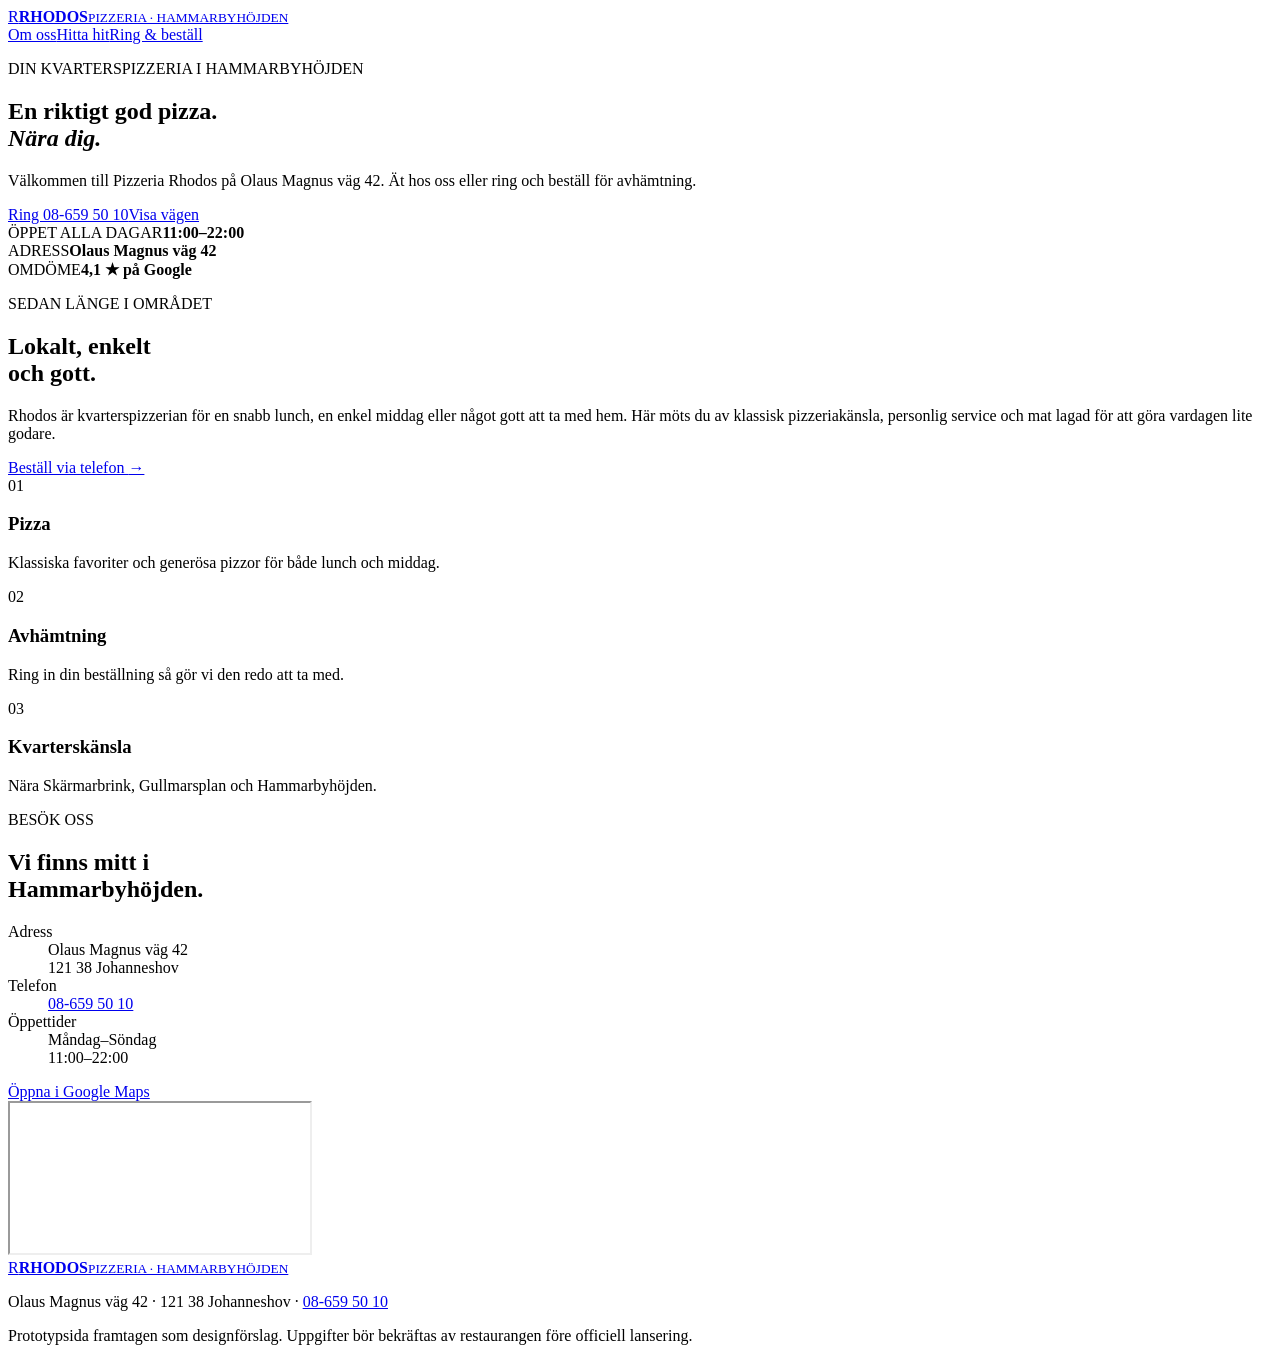
==== index.html @ 46ee379c "Add Rhodos Pizzeria landing page" ====
<!doctype html>
<html lang="sv">
<head>
  <meta charset="utf-8" />
  <meta name="viewport" content="width=device-width, initial-scale=1" />
  <meta name="description" content="Pizzeria Rhodos i Hammarbyhöjden. Pizza för avhämtning och servering på Olaus Magnus väg 42 i Johanneshov." />
  <title>Pizzeria Rhodos | Hammarbyhöjden</title>
  <link rel="preconnect" href="https://fonts.googleapis.com">
  <link rel="preconnect" href="https://fonts.gstatic.com" crossorigin>
  <link href="https://fonts.googleapis.com/css2?family=DM+Sans:wght@400;500;600;700&family=Playfair+Display:wght@700;800&display=swap" rel="stylesheet">
  <link rel="stylesheet" href="styles.css" />
</head>
<body>
  <header class="site-header">
    <a class="brand" href="#top" aria-label="Pizzeria Rhodos startsida"><span class="brand-mark">R</span><span><strong>RHODOS</strong><small>PIZZERIA · HAMMARBYHÖJDEN</small></span></a>
    <nav aria-label="Huvudmeny"><a href="#om">Om oss</a><a href="#hitta">Hitta hit</a><a class="nav-cta" href="tel:+4686595010">Ring & beställ</a></nav>
  </header>
  <main id="top">
    <section class="hero"><div class="hero-overlay"></div><div class="hero-content">
      <p class="eyebrow">DIN KVARTERSPIZZERIA I HAMMARBYHÖJDEN</p><h1>En riktigt god pizza.<br><em>Nära dig.</em></h1>
      <p class="lead">Välkommen till Pizzeria Rhodos på Olaus Magnus väg 42. Ät hos oss eller ring och beställ för avhämtning.</p>
      <div class="hero-actions"><a class="button primary" href="tel:+4686595010">Ring 08-659 50 10</a><a class="button secondary" href="https://www.google.com/maps/dir/?api=1&destination=Olaus+Magnus+v%C3%A4g+42%2C+121+38+Johanneshov" target="_blank" rel="noreferrer">Visa vägen</a></div>
      <div class="quick-info"><div><span>ÖPPET ALLA DAGAR</span><strong>11:00–22:00</strong></div><div><span>ADRESS</span><strong>Olaus Magnus väg 42</strong></div><div><span>OMDÖME</span><strong>4,1 ★ på Google</strong></div></div>
    </div></section>
    <section class="intro" id="om"><div><p class="eyebrow dark">SEDAN LÄNGE I OMRÅDET</p><h2>Lokalt, enkelt<br>och gott.</h2></div><div class="intro-copy"><p>Rhodos är kvarterspizzerian för en snabb lunch, en enkel middag eller något gott att ta med hem. Här möts du av klassisk pizzeriakänsla, personlig service och mat lagad för att göra vardagen lite godare.</p><a class="text-link" href="tel:+4686595010">Beställ via telefon <span>→</span></a></div></section>
    <section class="feature-grid" aria-label="Vad vi erbjuder"><article class="feature feature-pizza"><span>01</span><div><h3>Pizza</h3><p>Klassiska favoriter och generösa pizzor för både lunch och middag.</p></div></article><article class="feature feature-takeaway"><span>02</span><div><h3>Avhämtning</h3><p>Ring in din beställning så gör vi den redo att ta med.</p></div></article><article class="feature feature-local"><span>03</span><div><h3>Kvarterskänsla</h3><p>Nära Skärmarbrink, Gullmarsplan och Hammarbyhöjden.</p></div></article></section>
    <section class="visit" id="hitta"><div class="visit-card"><p class="eyebrow dark">BESÖK OSS</p><h2>Vi finns mitt i<br>Hammarbyhöjden.</h2><dl><div><dt>Adress</dt><dd>Olaus Magnus väg 42<br>121 38 Johanneshov</dd></div><div><dt>Telefon</dt><dd><a href="tel:+4686595010">08-659 50 10</a></dd></div><div><dt>Öppettider</dt><dd>Måndag–Söndag<br>11:00–22:00</dd></div></dl><a class="button primary dark-button" href="https://www.google.com/maps/dir/?api=1&destination=Olaus+Magnus+v%C3%A4g+42%2C+121+38+Johanneshov" target="_blank" rel="noreferrer">Öppna i Google Maps</a></div><div class="map-wrap"><iframe title="Karta till Pizzeria Rhodos" src="https://www.google.com/maps?q=Olaus%20Magnus%20v%C3%A4g%2042%2C%20121%2038%20Johanneshov&output=embed" loading="lazy" referrerpolicy="no-referrer-when-downgrade"></iframe></div></section>
  </main>
  <footer><a class="brand footer-brand" href="#top"><span class="brand-mark">R</span><span><strong>RHODOS</strong><small>PIZZERIA · HAMMARBYHÖJDEN</small></span></a><p>Olaus Magnus väg 42 · 121 38 Johanneshov · <a href="tel:+4686595010">08-659 50 10</a></p><p class="disclaimer">Prototypsida framtagen som designförslag. Uppgifter bör bekräftas av restaurangen före officiell lansering.</p></footer>
</body></html>
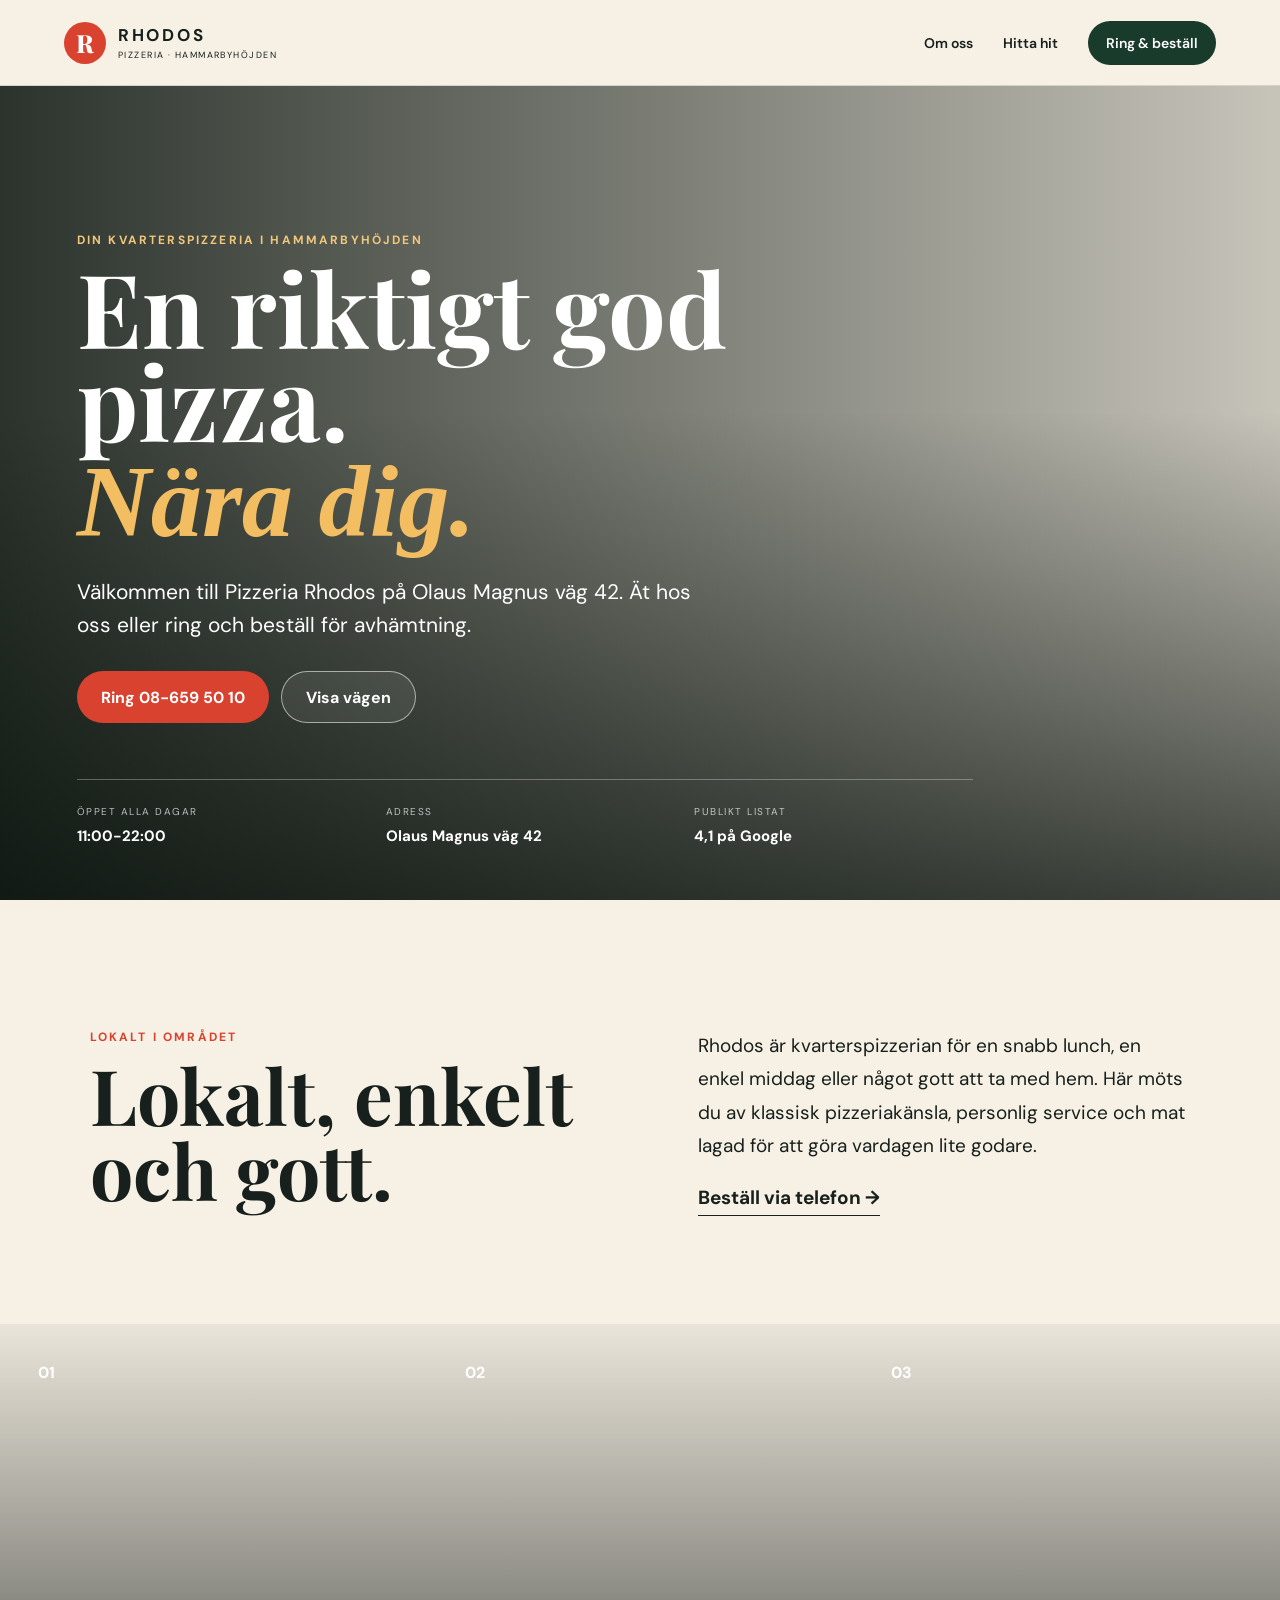
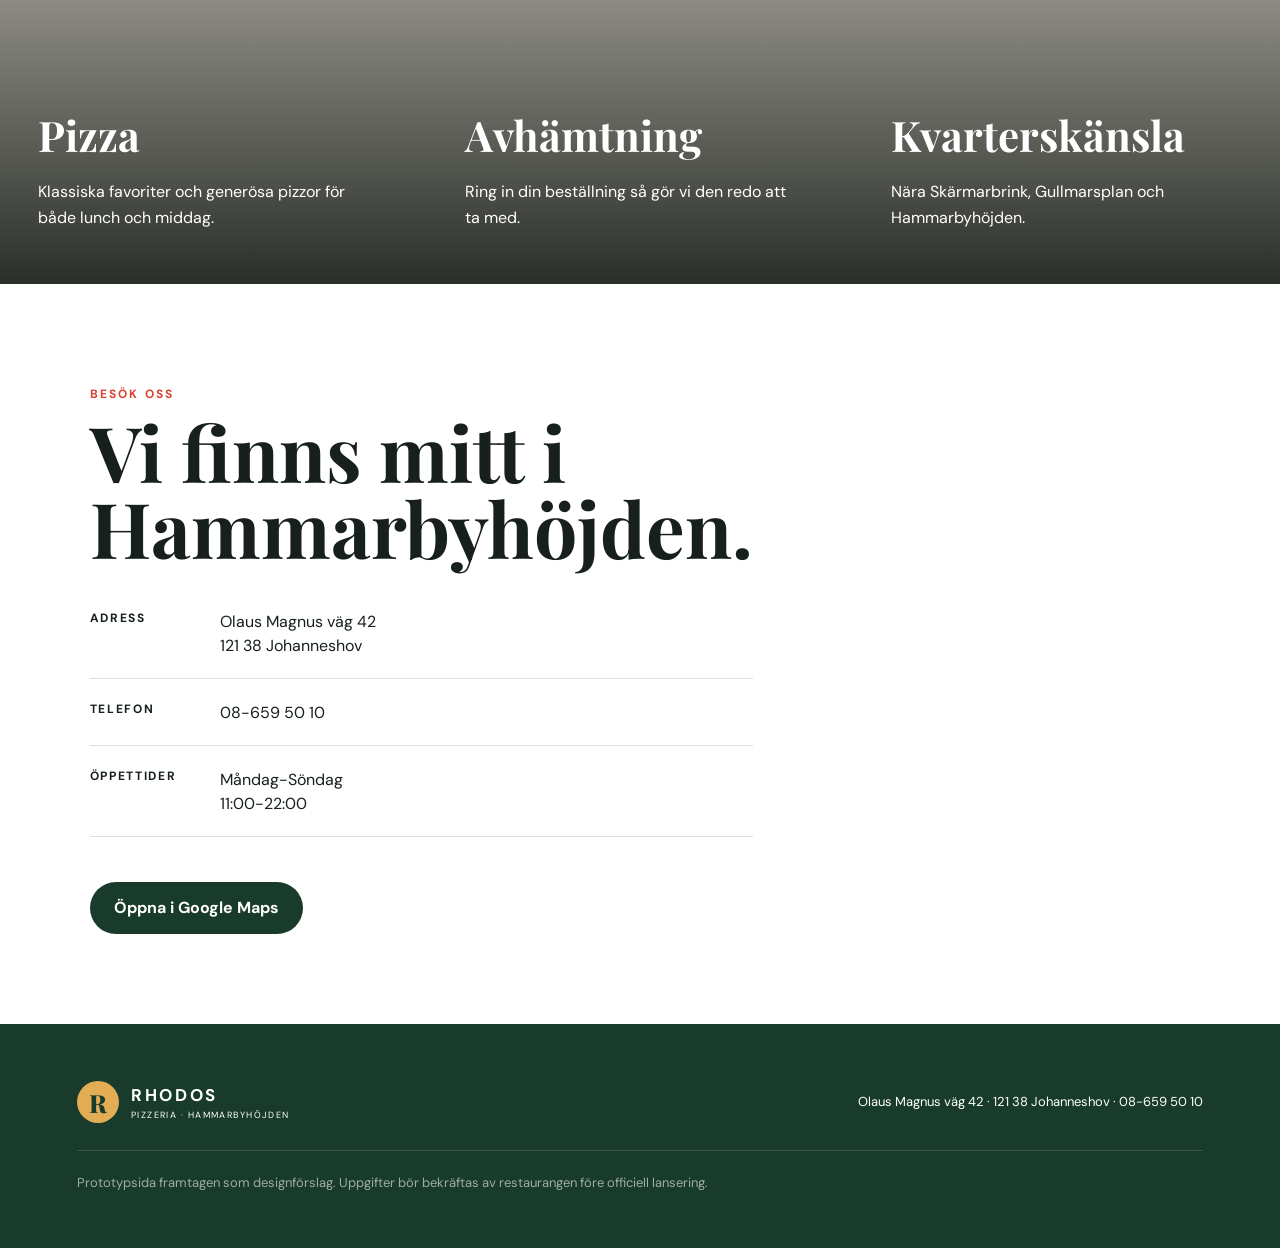
==== commit 6df1399b: "Prepare Rhodos Pages prototype" ====
--- a/index.html
+++ b/index.html
@@ -12,19 +12,72 @@
 </head>
 <body>
   <header class="site-header">
-    <a class="brand" href="#top" aria-label="Pizzeria Rhodos startsida"><span class="brand-mark">R</span><span><strong>RHODOS</strong><small>PIZZERIA · HAMMARBYHÖJDEN</small></span></a>
-    <nav aria-label="Huvudmeny"><a href="#om">Om oss</a><a href="#hitta">Hitta hit</a><a class="nav-cta" href="tel:+4686595010">Ring & beställ</a></nav>
+    <a class="brand" href="#top" aria-label="Pizzeria Rhodos startsida">
+      <span class="brand-mark">R</span>
+      <span><strong>RHODOS</strong><small>PIZZERIA · HAMMARBYHÖJDEN</small></span>
+    </a>
+    <nav aria-label="Huvudmeny">
+      <a href="#om">Om oss</a>
+      <a href="#hitta">Hitta hit</a>
+      <a class="nav-cta" href="tel:+4686595010">Ring & beställ</a>
+    </nav>
   </header>
   <main id="top">
-    <section class="hero"><div class="hero-overlay"></div><div class="hero-content">
-      <p class="eyebrow">DIN KVARTERSPIZZERIA I HAMMARBYHÖJDEN</p><h1>En riktigt god pizza.<br><em>Nära dig.</em></h1>
-      <p class="lead">Välkommen till Pizzeria Rhodos på Olaus Magnus väg 42. Ät hos oss eller ring och beställ för avhämtning.</p>
-      <div class="hero-actions"><a class="button primary" href="tel:+4686595010">Ring 08-659 50 10</a><a class="button secondary" href="https://www.google.com/maps/dir/?api=1&destination=Olaus+Magnus+v%C3%A4g+42%2C+121+38+Johanneshov" target="_blank" rel="noreferrer">Visa vägen</a></div>
-      <div class="quick-info"><div><span>ÖPPET ALLA DAGAR</span><strong>11:00–22:00</strong></div><div><span>ADRESS</span><strong>Olaus Magnus väg 42</strong></div><div><span>OMDÖME</span><strong>4,1 ★ på Google</strong></div></div>
-    </div></section>
-    <section class="intro" id="om"><div><p class="eyebrow dark">SEDAN LÄNGE I OMRÅDET</p><h2>Lokalt, enkelt<br>och gott.</h2></div><div class="intro-copy"><p>Rhodos är kvarterspizzerian för en snabb lunch, en enkel middag eller något gott att ta med hem. Här möts du av klassisk pizzeriakänsla, personlig service och mat lagad för att göra vardagen lite godare.</p><a class="text-link" href="tel:+4686595010">Beställ via telefon <span>→</span></a></div></section>
-    <section class="feature-grid" aria-label="Vad vi erbjuder"><article class="feature feature-pizza"><span>01</span><div><h3>Pizza</h3><p>Klassiska favoriter och generösa pizzor för både lunch och middag.</p></div></article><article class="feature feature-takeaway"><span>02</span><div><h3>Avhämtning</h3><p>Ring in din beställning så gör vi den redo att ta med.</p></div></article><article class="feature feature-local"><span>03</span><div><h3>Kvarterskänsla</h3><p>Nära Skärmarbrink, Gullmarsplan och Hammarbyhöjden.</p></div></article></section>
-    <section class="visit" id="hitta"><div class="visit-card"><p class="eyebrow dark">BESÖK OSS</p><h2>Vi finns mitt i<br>Hammarbyhöjden.</h2><dl><div><dt>Adress</dt><dd>Olaus Magnus väg 42<br>121 38 Johanneshov</dd></div><div><dt>Telefon</dt><dd><a href="tel:+4686595010">08-659 50 10</a></dd></div><div><dt>Öppettider</dt><dd>Måndag–Söndag<br>11:00–22:00</dd></div></dl><a class="button primary dark-button" href="https://www.google.com/maps/dir/?api=1&destination=Olaus+Magnus+v%C3%A4g+42%2C+121+38+Johanneshov" target="_blank" rel="noreferrer">Öppna i Google Maps</a></div><div class="map-wrap"><iframe title="Karta till Pizzeria Rhodos" src="https://www.google.com/maps?q=Olaus%20Magnus%20v%C3%A4g%2042%2C%20121%2038%20Johanneshov&output=embed" loading="lazy" referrerpolicy="no-referrer-when-downgrade"></iframe></div></section>
+    <section class="hero">
+      <div class="hero-overlay"></div>
+      <div class="hero-content">
+        <p class="eyebrow">DIN KVARTERSPIZZERIA I HAMMARBYHÖJDEN</p>
+        <h1>En riktigt god pizza.<br><em>Nära dig.</em></h1>
+        <p class="lead">Välkommen till Pizzeria Rhodos på Olaus Magnus väg 42. Ät hos oss eller ring och beställ för avhämtning.</p>
+        <div class="hero-actions">
+          <a class="button primary" href="tel:+4686595010">Ring 08-659 50 10</a>
+          <a class="button secondary" href="https://www.google.com/maps/dir/?api=1&destination=Olaus+Magnus+v%C3%A4g+42%2C+121+38+Johanneshov" target="_blank" rel="noreferrer">Visa vägen</a>
+        </div>
+        <div class="quick-info">
+          <div><span>ÖPPET ALLA DAGAR</span><strong>11:00-22:00</strong></div>
+          <div><span>ADRESS</span><strong>Olaus Magnus väg 42</strong></div>
+          <div><span>PUBLIKT LISTAT</span><strong>4,1 på Google</strong></div>
+        </div>
+      </div>
+    </section>
+    <section class="intro" id="om">
+      <div>
+        <p class="eyebrow dark">LOKALT I OMRÅDET</p>
+        <h2>Lokalt, enkelt<br>och gott.</h2>
+      </div>
+      <div class="intro-copy">
+        <p>Rhodos är kvarterspizzerian för en snabb lunch, en enkel middag eller något gott att ta med hem. Här möts du av klassisk pizzeriakänsla, personlig service och mat lagad för att göra vardagen lite godare.</p>
+        <a class="text-link" href="tel:+4686595010">Beställ via telefon <span>→</span></a>
+      </div>
+    </section>
+    <section class="feature-grid" aria-label="Vad vi erbjuder">
+      <article class="feature feature-pizza"><span>01</span><div><h3>Pizza</h3><p>Klassiska favoriter och generösa pizzor för både lunch och middag.</p></div></article>
+      <article class="feature feature-takeaway"><span>02</span><div><h3>Avhämtning</h3><p>Ring in din beställning så gör vi den redo att ta med.</p></div></article>
+      <article class="feature feature-local"><span>03</span><div><h3>Kvarterskänsla</h3><p>Nära Skärmarbrink, Gullmarsplan och Hammarbyhöjden.</p></div></article>
+    </section>
+    <section class="visit" id="hitta">
+      <div class="visit-card">
+        <p class="eyebrow dark">BESÖK OSS</p>
+        <h2>Vi finns mitt i<br>Hammarbyhöjden.</h2>
+        <dl>
+          <div><dt>Adress</dt><dd>Olaus Magnus väg 42<br>121 38 Johanneshov</dd></div>
+          <div><dt>Telefon</dt><dd><a href="tel:+4686595010">08-659 50 10</a></dd></div>
+          <div><dt>Öppettider</dt><dd>Måndag-Söndag<br>11:00-22:00</dd></div>
+        </dl>
+        <a class="button primary dark-button" href="https://www.google.com/maps/dir/?api=1&destination=Olaus+Magnus+v%C3%A4g+42%2C+121+38+Johanneshov" target="_blank" rel="noreferrer">Öppna i Google Maps</a>
+      </div>
+      <div class="map-wrap">
+        <iframe title="Karta till Pizzeria Rhodos" src="https://www.google.com/maps?q=Olaus%20Magnus%20v%C3%A4g%2042%2C%20121%2038%20Johanneshov&output=embed" loading="lazy" referrerpolicy="no-referrer-when-downgrade"></iframe>
+      </div>
+    </section>
   </main>
-  <footer><a class="brand footer-brand" href="#top"><span class="brand-mark">R</span><span><strong>RHODOS</strong><small>PIZZERIA · HAMMARBYHÖJDEN</small></span></a><p>Olaus Magnus väg 42 · 121 38 Johanneshov · <a href="tel:+4686595010">08-659 50 10</a></p><p class="disclaimer">Prototypsida framtagen som designförslag. Uppgifter bör bekräftas av restaurangen före officiell lansering.</p></footer>
-</body></html>+  <footer>
+    <a class="brand footer-brand" href="#top">
+      <span class="brand-mark">R</span>
+      <span><strong>RHODOS</strong><small>PIZZERIA · HAMMARBYHÖJDEN</small></span>
+    </a>
+    <p>Olaus Magnus väg 42 · 121 38 Johanneshov · <a href="tel:+4686595010">08-659 50 10</a></p>
+    <p class="disclaimer">Prototypsida framtagen som designförslag. Uppgifter bör bekräftas av restaurangen före officiell lansering.</p>
+  </footer>
+</body>
+</html>
--- a/styles.css
+++ b/styles.css
@@ -0,0 +1 @@
+:root{--cream:#f6f0e5;--ink:#17201c;--green:#183b2b;--red:#d9422f;--gold:#e3ad55;--white:#fff;--line:rgba(23,32,28,.14)}*{box-sizing:border-box}html{scroll-behavior:smooth}body{margin:0;background:var(--cream);color:var(--ink);font-family:'DM Sans',sans-serif}a{color:inherit;text-decoration:none}.site-header{height:86px;display:flex;align-items:center;justify-content:space-between;padding:0 5vw;background:rgba(246,240,229,.96);position:sticky;top:0;z-index:20;border-bottom:1px solid var(--line);backdrop-filter:blur(12px)}.brand{display:flex;align-items:center;gap:12px}.brand-mark{display:grid;place-items:center;width:42px;height:42px;border-radius:50%;background:var(--red);color:white;font:800 25px 'Playfair Display',serif}.brand strong,.brand small{display:block}.brand strong{letter-spacing:.16em;font-size:17px}.brand small{font-size:9px;letter-spacing:.16em;margin-top:3px}.site-header nav{display:flex;align-items:center;gap:30px;font-size:14px;font-weight:600}.nav-cta{background:var(--green);color:white;padding:13px 18px;border-radius:999px}.hero{min-height:calc(100vh - 86px);position:relative;display:flex;align-items:flex-end;background:linear-gradient(90deg,rgba(10,20,14,.86),rgba(10,20,14,.2)),url('https://images.unsplash.com/photo-1579751626657-72bc17010498?auto=format&fit=crop&w=2000&q=88') center/cover}.hero-overlay{position:absolute;inset:0;background:linear-gradient(0deg,rgba(8,16,11,.72),transparent 60%)}.hero-content{position:relative;z-index:2;color:white;padding:11vh 6vw 6vh;width:min(100%,1050px)}.eyebrow{font-size:12px;font-weight:700;letter-spacing:.18em;color:#f0c77b}.eyebrow.dark{color:var(--red)}h1,h2,h3{font-family:'Playfair Display',serif;margin:0;letter-spacing:0}h1{font-size:clamp(50px,8vw,105px);line-height:.91;max-width:900px}h1 em{color:#f3bd61;font-style:italic}.lead{font-size:clamp(17px,2vw,21px);line-height:1.6;max-width:620px;margin:28px 0}.hero-actions{display:flex;gap:12px;flex-wrap:wrap}.button{display:inline-flex;align-items:center;justify-content:center;min-height:52px;padding:0 24px;border-radius:999px;font-weight:700}.primary{background:var(--red);color:white}.secondary{border:1px solid rgba(255,255,255,.55);color:white;background:rgba(255,255,255,.08)}.quick-info{margin-top:56px;padding-top:25px;border-top:1px solid rgba(255,255,255,.3);display:grid;grid-template-columns:repeat(3,1fr);gap:30px}.quick-info span,.quick-info strong{display:block}.quick-info span{font-size:10px;letter-spacing:.15em;color:rgba(255,255,255,.7);margin-bottom:8px}.quick-info strong{font-size:15px}.intro{padding:110px 7vw;display:grid;grid-template-columns:1fr 1fr;gap:9vw;align-items:center}.intro h2,.visit h2{font-size:clamp(45px,6vw,78px);line-height:.98}.intro-copy{font-size:19px;line-height:1.75;max-width:560px}.text-link{font-weight:700;border-bottom:1px solid var(--ink);padding-bottom:5px}.feature-grid{display:grid;grid-template-columns:repeat(3,1fr);min-height:560px}.feature{position:relative;padding:38px;display:flex;flex-direction:column;justify-content:space-between;color:white;background-position:center;background-size:cover}.feature:after{content:'';position:absolute;inset:0;background:linear-gradient(0deg,rgba(7,13,9,.85),rgba(7,13,9,.05))}.feature>*{position:relative;z-index:1}.feature>span{font-weight:700}.feature h3{font-size:42px}.feature p{line-height:1.6;max-width:330px}.feature-pizza{background-image:url('https://images.unsplash.com/photo-1574071318508-1cdbab80d002?auto=format&fit=crop&w=1000&q=85')}.feature-takeaway{background-image:url('https://images.unsplash.com/photo-1565299624946-b28f40a0ae38?auto=format&fit=crop&w=1000&q=85')}.feature-local{background-image:url('https://images.unsplash.com/photo-1513104890138-7c749659a591?auto=format&fit=crop&w=1000&q=85')}.visit{display:grid;grid-template-columns:1fr 1fr;min-height:680px;background:white}.visit-card{padding:90px 7vw}.visit dl{margin:45px 0;display:grid;gap:22px}.visit dl div{display:grid;grid-template-columns:130px 1fr;padding-bottom:20px;border-bottom:1px solid var(--line)}dt{font-size:12px;text-transform:uppercase;letter-spacing:.14em;font-weight:700}dd{margin:0;line-height:1.5}.dark-button{background:var(--green)}.map-wrap iframe{border:0;width:100%;height:100%;min-height:500px;filter:saturate(.65) contrast(1.05)}footer{background:var(--green);color:white;padding:55px 6vw;display:grid;grid-template-columns:1fr auto;align-items:center;gap:24px}.footer-brand .brand-mark{background:var(--gold);color:var(--green)}footer p{font-size:13px;line-height:1.6}footer .disclaimer{grid-column:1/-1;color:rgba(255,255,255,.58);border-top:1px solid rgba(255,255,255,.15);padding-top:22px;margin:0}@media(max-width:800px){.site-header nav>a:not(.nav-cta){display:none}.site-header{padding:0 20px}.hero-content{padding:90px 22px 32px}.quick-info{grid-template-columns:1fr;gap:16px}.intro,.visit{grid-template-columns:1fr}.intro{padding:75px 24px}.feature-grid{grid-template-columns:1fr}.feature{min-height:420px}.visit-card{padding:75px 24px}.map-wrap iframe{min-height:430px}footer{grid-template-columns:1fr}.site-header .brand small{display:none}}
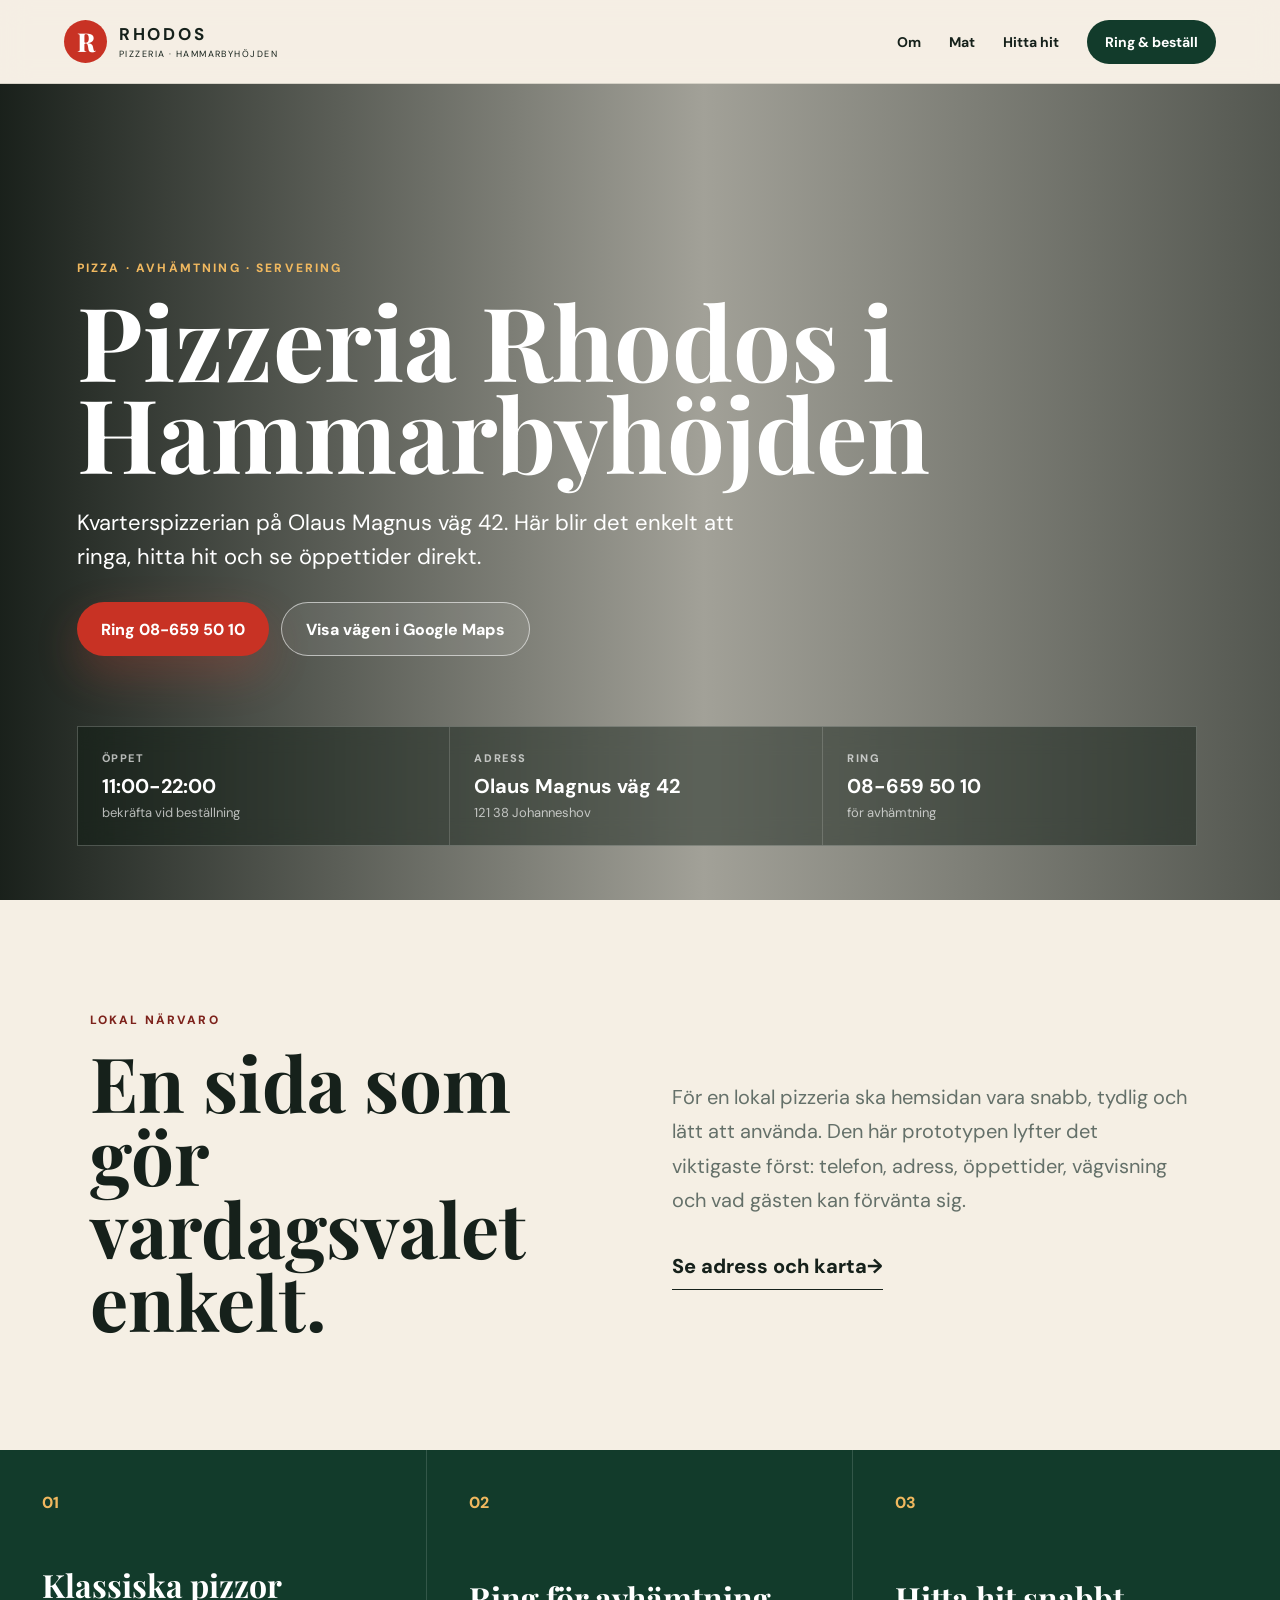
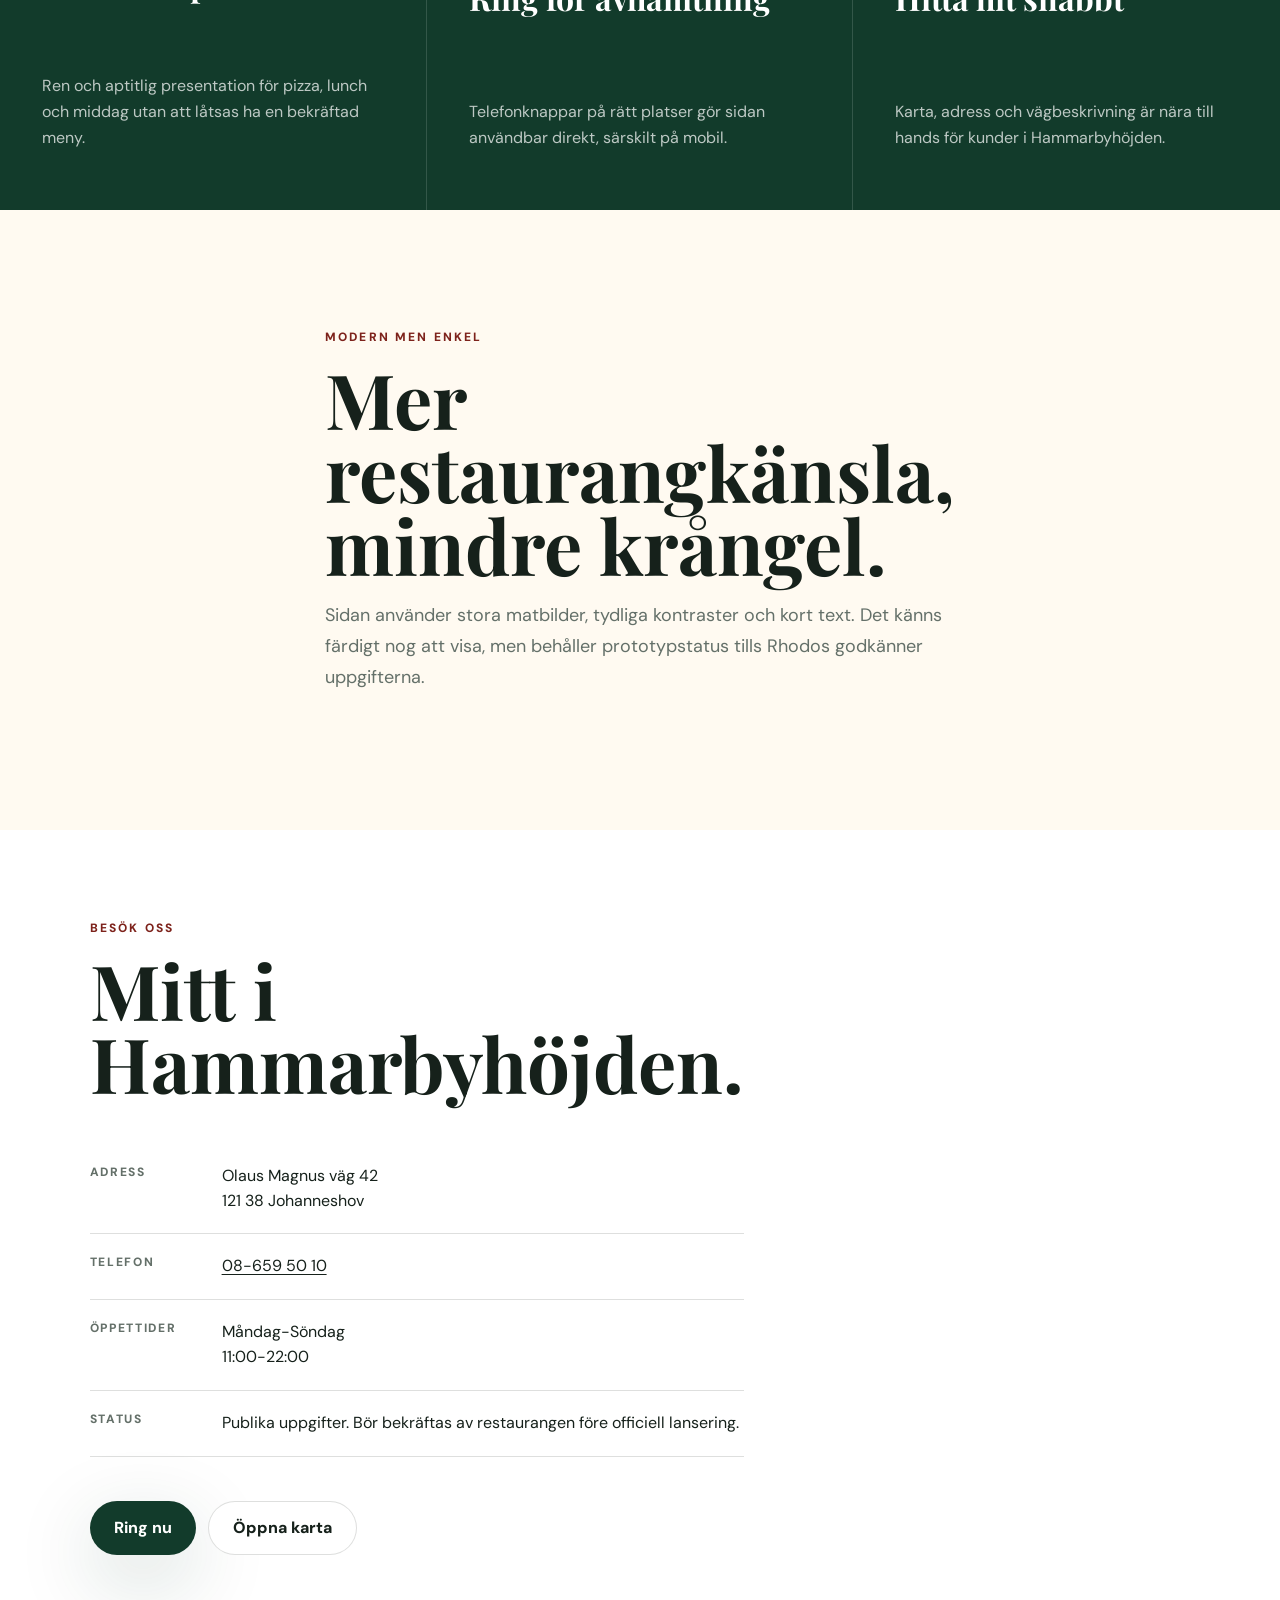
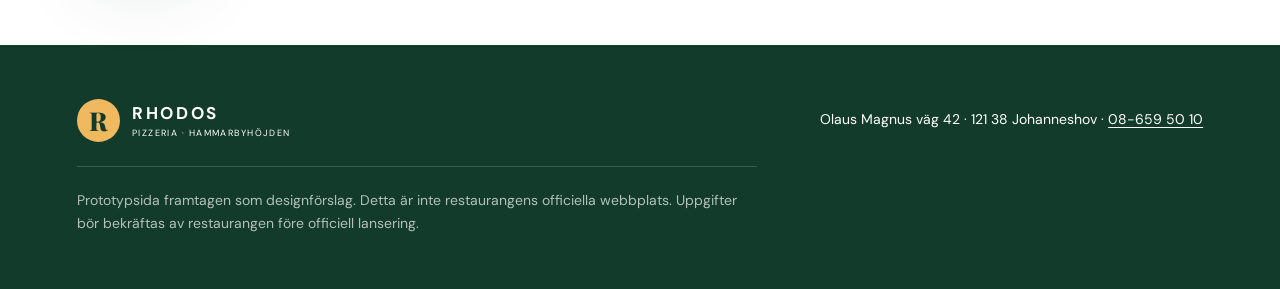
==== commit f2f62a5b: "Polish Rhodos prototype" ====
--- a/index.html
+++ b/index.html
@@ -3,81 +3,120 @@
 <head>
   <meta charset="utf-8" />
   <meta name="viewport" content="width=device-width, initial-scale=1" />
-  <meta name="description" content="Pizzeria Rhodos i Hammarbyhöjden. Pizza för avhämtning och servering på Olaus Magnus väg 42 i Johanneshov." />
+  <meta name="description" content="Pizzeria Rhodos i Hammarbyhöjden. Pizza, avhämtning och vägbeskrivning till Olaus Magnus väg 42 i Johanneshov." />
   <title>Pizzeria Rhodos | Hammarbyhöjden</title>
   <link rel="preconnect" href="https://fonts.googleapis.com">
   <link rel="preconnect" href="https://fonts.gstatic.com" crossorigin>
-  <link href="https://fonts.googleapis.com/css2?family=DM+Sans:wght@400;500;600;700&family=Playfair+Display:wght@700;800&display=swap" rel="stylesheet">
+  <link href="https://fonts.googleapis.com/css2?family=DM+Sans:wght@400;500;600;700;800&family=Playfair+Display:wght@700;800&display=swap" rel="stylesheet">
   <link rel="stylesheet" href="styles.css" />
 </head>
 <body>
+  <a class="skip-link" href="#main">Hoppa till innehåll</a>
+
   <header class="site-header">
     <a class="brand" href="#top" aria-label="Pizzeria Rhodos startsida">
       <span class="brand-mark">R</span>
-      <span><strong>RHODOS</strong><small>PIZZERIA · HAMMARBYHÖJDEN</small></span>
+      <span>
+        <strong>RHODOS</strong>
+        <small>PIZZERIA · HAMMARBYHÖJDEN</small>
+      </span>
     </a>
     <nav aria-label="Huvudmeny">
-      <a href="#om">Om oss</a>
+      <a href="#om">Om</a>
+      <a href="#mat">Mat</a>
       <a href="#hitta">Hitta hit</a>
       <a class="nav-cta" href="tel:+4686595010">Ring & beställ</a>
     </nav>
   </header>
-  <main id="top">
-    <section class="hero">
-      <div class="hero-overlay"></div>
+
+  <main id="main">
+    <section class="hero" id="top">
       <div class="hero-content">
-        <p class="eyebrow">DIN KVARTERSPIZZERIA I HAMMARBYHÖJDEN</p>
-        <h1>En riktigt god pizza.<br><em>Nära dig.</em></h1>
-        <p class="lead">Välkommen till Pizzeria Rhodos på Olaus Magnus väg 42. Ät hos oss eller ring och beställ för avhämtning.</p>
-        <div class="hero-actions">
+        <p class="eyebrow">PIZZA · AVHÄMTNING · SERVERING</p>
+        <h1>Pizzeria Rhodos i Hammarbyhöjden</h1>
+        <p class="lead">Kvarterspizzerian på Olaus Magnus väg 42. Här blir det enkelt att ringa, hitta hit och se öppettider direkt.</p>
+        <div class="hero-actions" aria-label="Snabba val">
           <a class="button primary" href="tel:+4686595010">Ring 08-659 50 10</a>
-          <a class="button secondary" href="https://www.google.com/maps/dir/?api=1&destination=Olaus+Magnus+v%C3%A4g+42%2C+121+38+Johanneshov" target="_blank" rel="noreferrer">Visa vägen</a>
-        </div>
-        <div class="quick-info">
-          <div><span>ÖPPET ALLA DAGAR</span><strong>11:00-22:00</strong></div>
-          <div><span>ADRESS</span><strong>Olaus Magnus väg 42</strong></div>
-          <div><span>PUBLIKT LISTAT</span><strong>4,1 på Google</strong></div>
+          <a class="button secondary" href="https://www.google.com/maps/dir/?api=1&destination=Olaus+Magnus+v%C3%A4g+42%2C+121+38+Johanneshov" target="_blank" rel="noopener noreferrer">Visa vägen i Google Maps</a>
         </div>
       </div>
+      <div class="quick-info" aria-label="Snabb information">
+        <div><span>Öppet</span><strong>11:00-22:00</strong><small>bekräfta vid beställning</small></div>
+        <div><span>Adress</span><strong>Olaus Magnus väg 42</strong><small>121 38 Johanneshov</small></div>
+        <div><span>Ring</span><strong>08-659 50 10</strong><small>för avhämtning</small></div>
+      </div>
     </section>
+
     <section class="intro" id="om">
       <div>
-        <p class="eyebrow dark">LOKALT I OMRÅDET</p>
-        <h2>Lokalt, enkelt<br>och gott.</h2>
+        <p class="eyebrow dark">LOKAL NÄRVARO</p>
+        <h2>En sida som gör vardagsvalet enkelt.</h2>
       </div>
       <div class="intro-copy">
-        <p>Rhodos är kvarterspizzerian för en snabb lunch, en enkel middag eller något gott att ta med hem. Här möts du av klassisk pizzeriakänsla, personlig service och mat lagad för att göra vardagen lite godare.</p>
-        <a class="text-link" href="tel:+4686595010">Beställ via telefon <span>→</span></a>
+        <p>För en lokal pizzeria ska hemsidan vara snabb, tydlig och lätt att använda. Den här prototypen lyfter det viktigaste först: telefon, adress, öppettider, vägvisning och vad gästen kan förvänta sig.</p>
+        <a class="text-link" href="#hitta">Se adress och karta <span aria-hidden="true">→</span></a>
       </div>
     </section>
-    <section class="feature-grid" aria-label="Vad vi erbjuder">
-      <article class="feature feature-pizza"><span>01</span><div><h3>Pizza</h3><p>Klassiska favoriter och generösa pizzor för både lunch och middag.</p></div></article>
-      <article class="feature feature-takeaway"><span>02</span><div><h3>Avhämtning</h3><p>Ring in din beställning så gör vi den redo att ta med.</p></div></article>
-      <article class="feature feature-local"><span>03</span><div><h3>Kvarterskänsla</h3><p>Nära Skärmarbrink, Gullmarsplan och Hammarbyhöjden.</p></div></article>
+
+    <section class="service-band" id="mat" aria-label="Mat och service">
+      <article>
+        <span>01</span>
+        <h3>Klassiska pizzor</h3>
+        <p>Ren och aptitlig presentation för pizza, lunch och middag utan att låtsas ha en bekräftad meny.</p>
+      </article>
+      <article>
+        <span>02</span>
+        <h3>Ring för avhämtning</h3>
+        <p>Telefonknappar på rätt platser gör sidan användbar direkt, särskilt på mobil.</p>
+      </article>
+      <article>
+        <span>03</span>
+        <h3>Hitta hit snabbt</h3>
+        <p>Karta, adress och vägbeskrivning är nära till hands för kunder i Hammarbyhöjden.</p>
+      </article>
     </section>
+
+    <section class="photo-grid" aria-label="Restaurangkänsla">
+      <div class="photo photo-dough"></div>
+      <div class="photo-copy">
+        <p class="eyebrow dark">MODERN MEN ENKEL</p>
+        <h2>Mer restaurangkänsla, mindre krångel.</h2>
+        <p>Sidan använder stora matbilder, tydliga kontraster och kort text. Det känns färdigt nog att visa, men behåller prototypstatus tills Rhodos godkänner uppgifterna.</p>
+      </div>
+      <div class="photo photo-table"></div>
+    </section>
+
     <section class="visit" id="hitta">
       <div class="visit-card">
         <p class="eyebrow dark">BESÖK OSS</p>
-        <h2>Vi finns mitt i<br>Hammarbyhöjden.</h2>
+        <h2>Mitt i Hammarbyhöjden.</h2>
         <dl>
           <div><dt>Adress</dt><dd>Olaus Magnus väg 42<br>121 38 Johanneshov</dd></div>
           <div><dt>Telefon</dt><dd><a href="tel:+4686595010">08-659 50 10</a></dd></div>
           <div><dt>Öppettider</dt><dd>Måndag-Söndag<br>11:00-22:00</dd></div>
+          <div><dt>Status</dt><dd>Publika uppgifter. Bör bekräftas av restaurangen före officiell lansering.</dd></div>
         </dl>
-        <a class="button primary dark-button" href="https://www.google.com/maps/dir/?api=1&destination=Olaus+Magnus+v%C3%A4g+42%2C+121+38+Johanneshov" target="_blank" rel="noreferrer">Öppna i Google Maps</a>
+        <div class="visit-actions">
+          <a class="button primary dark-button" href="tel:+4686595010">Ring nu</a>
+          <a class="button outline-button" href="https://www.google.com/maps/dir/?api=1&destination=Olaus+Magnus+v%C3%A4g+42%2C+121+38+Johanneshov" target="_blank" rel="noopener noreferrer">Öppna karta</a>
+        </div>
       </div>
       <div class="map-wrap">
         <iframe title="Karta till Pizzeria Rhodos" src="https://www.google.com/maps?q=Olaus%20Magnus%20v%C3%A4g%2042%2C%20121%2038%20Johanneshov&output=embed" loading="lazy" referrerpolicy="no-referrer-when-downgrade"></iframe>
       </div>
     </section>
   </main>
+
   <footer>
     <a class="brand footer-brand" href="#top">
       <span class="brand-mark">R</span>
-      <span><strong>RHODOS</strong><small>PIZZERIA · HAMMARBYHÖJDEN</small></span>
+      <span>
+        <strong>RHODOS</strong>
+        <small>PIZZERIA · HAMMARBYHÖJDEN</small>
+      </span>
     </a>
     <p>Olaus Magnus väg 42 · 121 38 Johanneshov · <a href="tel:+4686595010">08-659 50 10</a></p>
-    <p class="disclaimer">Prototypsida framtagen som designförslag. Uppgifter bör bekräftas av restaurangen före officiell lansering.</p>
+    <p class="disclaimer">Prototypsida framtagen som designförslag. Detta är inte restaurangens officiella webbplats. Uppgifter bör bekräftas av restaurangen före officiell lansering.</p>
   </footer>
 </body>
 </html>
--- a/styles.css
+++ b/styles.css
@@ -1 +1,555 @@
-:root{--cream:#f6f0e5;--ink:#17201c;--green:#183b2b;--red:#d9422f;--gold:#e3ad55;--white:#fff;--line:rgba(23,32,28,.14)}*{box-sizing:border-box}html{scroll-behavior:smooth}body{margin:0;background:var(--cream);color:var(--ink);font-family:'DM Sans',sans-serif}a{color:inherit;text-decoration:none}.site-header{height:86px;display:flex;align-items:center;justify-content:space-between;padding:0 5vw;background:rgba(246,240,229,.96);position:sticky;top:0;z-index:20;border-bottom:1px solid var(--line);backdrop-filter:blur(12px)}.brand{display:flex;align-items:center;gap:12px}.brand-mark{display:grid;place-items:center;width:42px;height:42px;border-radius:50%;background:var(--red);color:white;font:800 25px 'Playfair Display',serif}.brand strong,.brand small{display:block}.brand strong{letter-spacing:.16em;font-size:17px}.brand small{font-size:9px;letter-spacing:.16em;margin-top:3px}.site-header nav{display:flex;align-items:center;gap:30px;font-size:14px;font-weight:600}.nav-cta{background:var(--green);color:white;padding:13px 18px;border-radius:999px}.hero{min-height:calc(100vh - 86px);position:relative;display:flex;align-items:flex-end;background:linear-gradient(90deg,rgba(10,20,14,.86),rgba(10,20,14,.2)),url('https://images.unsplash.com/photo-1579751626657-72bc17010498?auto=format&fit=crop&w=2000&q=88') center/cover}.hero-overlay{position:absolute;inset:0;background:linear-gradient(0deg,rgba(8,16,11,.72),transparent 60%)}.hero-content{position:relative;z-index:2;color:white;padding:11vh 6vw 6vh;width:min(100%,1050px)}.eyebrow{font-size:12px;font-weight:700;letter-spacing:.18em;color:#f0c77b}.eyebrow.dark{color:var(--red)}h1,h2,h3{font-family:'Playfair Display',serif;margin:0;letter-spacing:0}h1{font-size:clamp(50px,8vw,105px);line-height:.91;max-width:900px}h1 em{color:#f3bd61;font-style:italic}.lead{font-size:clamp(17px,2vw,21px);line-height:1.6;max-width:620px;margin:28px 0}.hero-actions{display:flex;gap:12px;flex-wrap:wrap}.button{display:inline-flex;align-items:center;justify-content:center;min-height:52px;padding:0 24px;border-radius:999px;font-weight:700}.primary{background:var(--red);color:white}.secondary{border:1px solid rgba(255,255,255,.55);color:white;background:rgba(255,255,255,.08)}.quick-info{margin-top:56px;padding-top:25px;border-top:1px solid rgba(255,255,255,.3);display:grid;grid-template-columns:repeat(3,1fr);gap:30px}.quick-info span,.quick-info strong{display:block}.quick-info span{font-size:10px;letter-spacing:.15em;color:rgba(255,255,255,.7);margin-bottom:8px}.quick-info strong{font-size:15px}.intro{padding:110px 7vw;display:grid;grid-template-columns:1fr 1fr;gap:9vw;align-items:center}.intro h2,.visit h2{font-size:clamp(45px,6vw,78px);line-height:.98}.intro-copy{font-size:19px;line-height:1.75;max-width:560px}.text-link{font-weight:700;border-bottom:1px solid var(--ink);padding-bottom:5px}.feature-grid{display:grid;grid-template-columns:repeat(3,1fr);min-height:560px}.feature{position:relative;padding:38px;display:flex;flex-direction:column;justify-content:space-between;color:white;background-position:center;background-size:cover}.feature:after{content:'';position:absolute;inset:0;background:linear-gradient(0deg,rgba(7,13,9,.85),rgba(7,13,9,.05))}.feature>*{position:relative;z-index:1}.feature>span{font-weight:700}.feature h3{font-size:42px}.feature p{line-height:1.6;max-width:330px}.feature-pizza{background-image:url('https://images.unsplash.com/photo-1574071318508-1cdbab80d002?auto=format&fit=crop&w=1000&q=85')}.feature-takeaway{background-image:url('https://images.unsplash.com/photo-1565299624946-b28f40a0ae38?auto=format&fit=crop&w=1000&q=85')}.feature-local{background-image:url('https://images.unsplash.com/photo-1513104890138-7c749659a591?auto=format&fit=crop&w=1000&q=85')}.visit{display:grid;grid-template-columns:1fr 1fr;min-height:680px;background:white}.visit-card{padding:90px 7vw}.visit dl{margin:45px 0;display:grid;gap:22px}.visit dl div{display:grid;grid-template-columns:130px 1fr;padding-bottom:20px;border-bottom:1px solid var(--line)}dt{font-size:12px;text-transform:uppercase;letter-spacing:.14em;font-weight:700}dd{margin:0;line-height:1.5}.dark-button{background:var(--green)}.map-wrap iframe{border:0;width:100%;height:100%;min-height:500px;filter:saturate(.65) contrast(1.05)}footer{background:var(--green);color:white;padding:55px 6vw;display:grid;grid-template-columns:1fr auto;align-items:center;gap:24px}.footer-brand .brand-mark{background:var(--gold);color:var(--green)}footer p{font-size:13px;line-height:1.6}footer .disclaimer{grid-column:1/-1;color:rgba(255,255,255,.58);border-top:1px solid rgba(255,255,255,.15);padding-top:22px;margin:0}@media(max-width:800px){.site-header nav>a:not(.nav-cta){display:none}.site-header{padding:0 20px}.hero-content{padding:90px 22px 32px}.quick-info{grid-template-columns:1fr;gap:16px}.intro,.visit{grid-template-columns:1fr}.intro{padding:75px 24px}.feature-grid{grid-template-columns:1fr}.feature{min-height:420px}.visit-card{padding:75px 24px}.map-wrap iframe{min-height:430px}footer{grid-template-columns:1fr}.site-header .brand small{display:none}}
+:root {
+  --cream: #f5efe4;
+  --paper: #fffaf1;
+  --ink: #16211b;
+  --muted: #647069;
+  --green: #123b2b;
+  --red: #c83224;
+  --gold: #f0b85f;
+  --white: #fff;
+  --line: rgba(22, 33, 27, .14);
+  --shadow: 0 24px 80px rgba(18, 59, 43, .18);
+}
+
+* {
+  box-sizing: border-box;
+}
+
+html {
+  scroll-behavior: smooth;
+}
+
+body {
+  margin: 0;
+  background: var(--cream);
+  color: var(--ink);
+  font-family: "DM Sans", sans-serif;
+  overflow-x: hidden;
+}
+
+a {
+  color: inherit;
+  text-decoration: none;
+}
+
+a:focus-visible,
+button:focus-visible,
+iframe:focus-visible {
+  outline: 3px solid var(--gold);
+  outline-offset: 4px;
+}
+
+.skip-link {
+  left: 16px;
+  position: fixed;
+  top: -60px;
+  z-index: 100;
+  background: var(--ink);
+  color: var(--white);
+  padding: 12px 16px;
+  border-radius: 999px;
+}
+
+.skip-link:focus {
+  top: 16px;
+}
+
+.site-header {
+  height: 84px;
+  display: flex;
+  align-items: center;
+  justify-content: space-between;
+  padding: 0 5vw;
+  background: rgba(245, 239, 228, .94);
+  position: sticky;
+  top: 0;
+  z-index: 20;
+  border-bottom: 1px solid var(--line);
+  backdrop-filter: blur(14px);
+}
+
+.brand {
+  display: flex;
+  align-items: center;
+  gap: 12px;
+}
+
+.brand-mark {
+  display: grid;
+  place-items: center;
+  width: 43px;
+  height: 43px;
+  border-radius: 50%;
+  background: var(--red);
+  color: var(--white);
+  font: 800 26px "Playfair Display", serif;
+}
+
+.brand strong,
+.brand small {
+  display: block;
+}
+
+.brand strong {
+  letter-spacing: .16em;
+  font-size: 17px;
+}
+
+.brand small {
+  font-size: 9px;
+  letter-spacing: .16em;
+  margin-top: 3px;
+}
+
+.site-header nav {
+  display: flex;
+  align-items: center;
+  gap: 28px;
+  font-size: 14px;
+  font-weight: 700;
+}
+
+.nav-cta,
+.button {
+  transition: transform .18s ease, box-shadow .18s ease, background .18s ease;
+}
+
+.nav-cta {
+  background: var(--green);
+  color: var(--white);
+  padding: 13px 18px;
+  border-radius: 999px;
+}
+
+.nav-cta:hover,
+.button:hover {
+  transform: translateY(-2px);
+}
+
+.hero {
+  min-height: calc(100vh - 84px);
+  position: relative;
+  display: grid;
+  align-content: end;
+  padding: 12vh 6vw 6vh;
+  color: var(--white);
+  background:
+    linear-gradient(90deg, rgba(7, 15, 10, .92), rgba(7, 15, 10, .35) 55%, rgba(7, 15, 10, .68)),
+    url("https://images.unsplash.com/photo-1579751626657-72bc17010498?auto=format&fit=crop&w=2200&q=88") center/cover;
+}
+
+.hero-content {
+  width: min(100%, 980px);
+}
+
+.eyebrow {
+  margin: 0 0 18px;
+  color: var(--gold);
+  font-size: 12px;
+  font-weight: 800;
+  letter-spacing: .18em;
+  text-transform: uppercase;
+}
+
+.eyebrow.dark {
+  color: #7d221b;
+}
+
+h1,
+h2,
+h3 {
+  margin: 0;
+  font-family: "Playfair Display", serif;
+  letter-spacing: 0;
+}
+
+h1 {
+  max-width: 980px;
+  font-size: clamp(54px, 8vw, 108px);
+  line-height: .9;
+}
+
+h2 {
+  font-size: clamp(42px, 6vw, 76px);
+  line-height: .96;
+}
+
+h3 {
+  font-size: 32px;
+  line-height: 1;
+}
+
+.lead {
+  max-width: 680px;
+  margin: 28px 0;
+  font-size: clamp(18px, 2vw, 22px);
+  line-height: 1.55;
+}
+
+.hero-actions,
+.visit-actions {
+  display: flex;
+  gap: 12px;
+  flex-wrap: wrap;
+}
+
+.button {
+  display: inline-flex;
+  min-height: 54px;
+  align-items: center;
+  justify-content: center;
+  padding: 0 24px;
+  border-radius: 999px;
+  font-weight: 800;
+}
+
+.primary {
+  background: var(--red);
+  color: var(--white);
+  box-shadow: 0 18px 44px rgba(223, 63, 47, .24);
+}
+
+.secondary {
+  border: 1px solid rgba(255, 255, 255, .58);
+  color: var(--white);
+  background: rgba(255, 255, 255, .08);
+}
+
+.quick-info {
+  width: min(100%, 1120px);
+  margin-top: 70px;
+  display: grid;
+  grid-template-columns: repeat(3, 1fr);
+  border: 1px solid rgba(255, 255, 255, .22);
+  background: rgba(12, 26, 17, .46);
+  backdrop-filter: blur(12px);
+}
+
+.quick-info div {
+  padding: 24px;
+  border-right: 1px solid rgba(255, 255, 255, .16);
+}
+
+.quick-info div:last-child {
+  border-right: 0;
+}
+
+.quick-info span,
+.quick-info strong,
+.quick-info small {
+  display: block;
+}
+
+.quick-info span {
+  color: rgba(255, 255, 255, .68);
+  font-size: 11px;
+  font-weight: 800;
+  letter-spacing: .14em;
+  text-transform: uppercase;
+}
+
+.quick-info strong {
+  margin-top: 8px;
+  font-size: 20px;
+}
+
+.quick-info small {
+  margin-top: 5px;
+  color: rgba(255, 255, 255, .68);
+  font-size: 13px;
+}
+
+.intro {
+  padding: 112px 7vw;
+  display: grid;
+  grid-template-columns: .9fr 1fr;
+  gap: 9vw;
+  align-items: center;
+}
+
+.intro-copy {
+  max-width: 600px;
+  color: var(--muted);
+  font-size: 20px;
+  line-height: 1.72;
+}
+
+.text-link {
+  display: inline-flex;
+  margin-top: 12px;
+  color: var(--ink);
+  font-weight: 800;
+  border-bottom: 1px solid var(--ink);
+  padding-bottom: 5px;
+}
+
+.service-band {
+  display: grid;
+  grid-template-columns: repeat(3, 1fr);
+  background: var(--green);
+  color: var(--white);
+}
+
+.service-band article {
+  min-height: 360px;
+  padding: 42px;
+  display: flex;
+  flex-direction: column;
+  justify-content: space-between;
+  border-right: 1px solid rgba(255, 255, 255, .14);
+}
+
+.service-band article:last-child {
+  border-right: 0;
+}
+
+.service-band span {
+  color: var(--gold);
+  font-weight: 800;
+}
+
+.service-band p {
+  max-width: 350px;
+  color: rgba(255, 255, 255, .72);
+  line-height: 1.65;
+}
+
+.photo-grid {
+  display: grid;
+  grid-template-columns: 1fr 1fr 1fr;
+  min-height: 620px;
+  background: var(--paper);
+}
+
+.photo {
+  min-height: 520px;
+  background-position: center;
+  background-size: cover;
+}
+
+.photo-dough {
+  background-image: url("https://images.unsplash.com/photo-1574071318508-1cdbab80d002?auto=format&fit=crop&w=1200&q=88");
+}
+
+.photo-table {
+  background-image: url("https://images.unsplash.com/photo-1513104890138-7c749659a591?auto=format&fit=crop&w=1200&q=88");
+}
+
+.photo-copy {
+  padding: 84px 5vw;
+  align-self: center;
+}
+
+.photo-copy p:not(.eyebrow) {
+  color: var(--muted);
+  font-size: 18px;
+  line-height: 1.7;
+}
+
+.visit {
+  display: grid;
+  grid-template-columns: .92fr 1.08fr;
+  min-height: 680px;
+  background: var(--white);
+}
+
+.visit-card {
+  padding: 90px 7vw;
+}
+
+.visit dl {
+  margin: 44px 0;
+  display: grid;
+  gap: 0;
+}
+
+.visit dl div {
+  display: grid;
+  grid-template-columns: 132px 1fr;
+  padding: 20px 0;
+  border-bottom: 1px solid var(--line);
+}
+
+dt {
+  color: var(--muted);
+  font-size: 12px;
+  text-transform: uppercase;
+  letter-spacing: .14em;
+  font-weight: 800;
+}
+
+dd {
+  margin: 0;
+  line-height: 1.55;
+}
+
+.dark-button {
+  background: var(--green);
+  box-shadow: var(--shadow);
+}
+
+.outline-button {
+  border: 1px solid var(--line);
+  color: var(--ink);
+  background: var(--white);
+}
+
+.map-wrap iframe {
+  border: 0;
+  width: 100%;
+  height: 100%;
+  min-height: 520px;
+  filter: saturate(.74) contrast(1.04);
+}
+
+footer {
+  background: var(--green);
+  color: var(--white);
+  padding: 54px 6vw;
+  display: grid;
+  grid-template-columns: 1fr auto;
+  align-items: center;
+  gap: 24px;
+}
+
+.footer-brand .brand-mark {
+  background: var(--gold);
+  color: var(--green);
+}
+
+footer p {
+  max-width: 680px;
+  margin: 0;
+  font-size: 14px;
+  line-height: 1.65;
+}
+
+footer p a,
+dd a {
+  text-decoration: underline;
+  text-underline-offset: 3px;
+}
+
+footer .disclaimer {
+  grid-column: 1 / -1;
+  color: rgba(255, 255, 255, .68);
+  border-top: 1px solid rgba(255, 255, 255, .16);
+  padding-top: 22px;
+}
+
+@media (prefers-reduced-motion: reduce) {
+  html {
+    scroll-behavior: auto;
+  }
+
+  .nav-cta,
+  .button {
+    transition: none;
+  }
+}
+
+@media (max-width: 900px) {
+  .site-header nav > a:not(.nav-cta) {
+    display: none;
+  }
+
+  .site-header {
+    padding: 0 20px;
+  }
+
+  .hero {
+    min-height: auto;
+    padding: 120px 22px 34px;
+  }
+
+  h1 {
+    font-size: clamp(38px, 11vw, 54px);
+    max-width: 100%;
+    overflow-wrap: break-word;
+  }
+
+  .quick-info,
+  .intro,
+  .service-band,
+  .photo-grid,
+  .visit {
+    grid-template-columns: 1fr;
+  }
+
+  .quick-info {
+    margin-top: 44px;
+  }
+
+  .quick-info div,
+  .service-band article {
+    border-right: 0;
+    border-bottom: 1px solid rgba(255, 255, 255, .16);
+  }
+
+  .quick-info div:last-child,
+  .service-band article:last-child {
+    border-bottom: 0;
+  }
+
+  .intro,
+  .visit-card {
+    padding: 76px 24px;
+  }
+
+  .service-band article {
+    min-height: 280px;
+    padding: 34px 24px;
+  }
+
+  .photo {
+    min-height: 300px;
+  }
+
+  .photo-copy {
+    padding: 70px 24px;
+  }
+
+  .photo-table {
+    display: none;
+  }
+
+  .visit dl div {
+    grid-template-columns: 1fr;
+    gap: 8px;
+  }
+
+  .map-wrap iframe {
+    min-height: 430px;
+  }
+
+  footer {
+    grid-template-columns: 1fr;
+  }
+
+  .site-header .brand small {
+    display: none;
+  }
+}
+
+@media (max-width: 430px) {
+  .brand strong {
+    font-size: 15px;
+  }
+
+  .nav-cta {
+    padding: 12px 15px;
+  }
+
+  .button {
+    width: 100%;
+  }
+
+  .hero-actions,
+  .visit-actions {
+    width: 100%;
+  }
+
+  .lead {
+    font-size: 17px;
+  }
+}
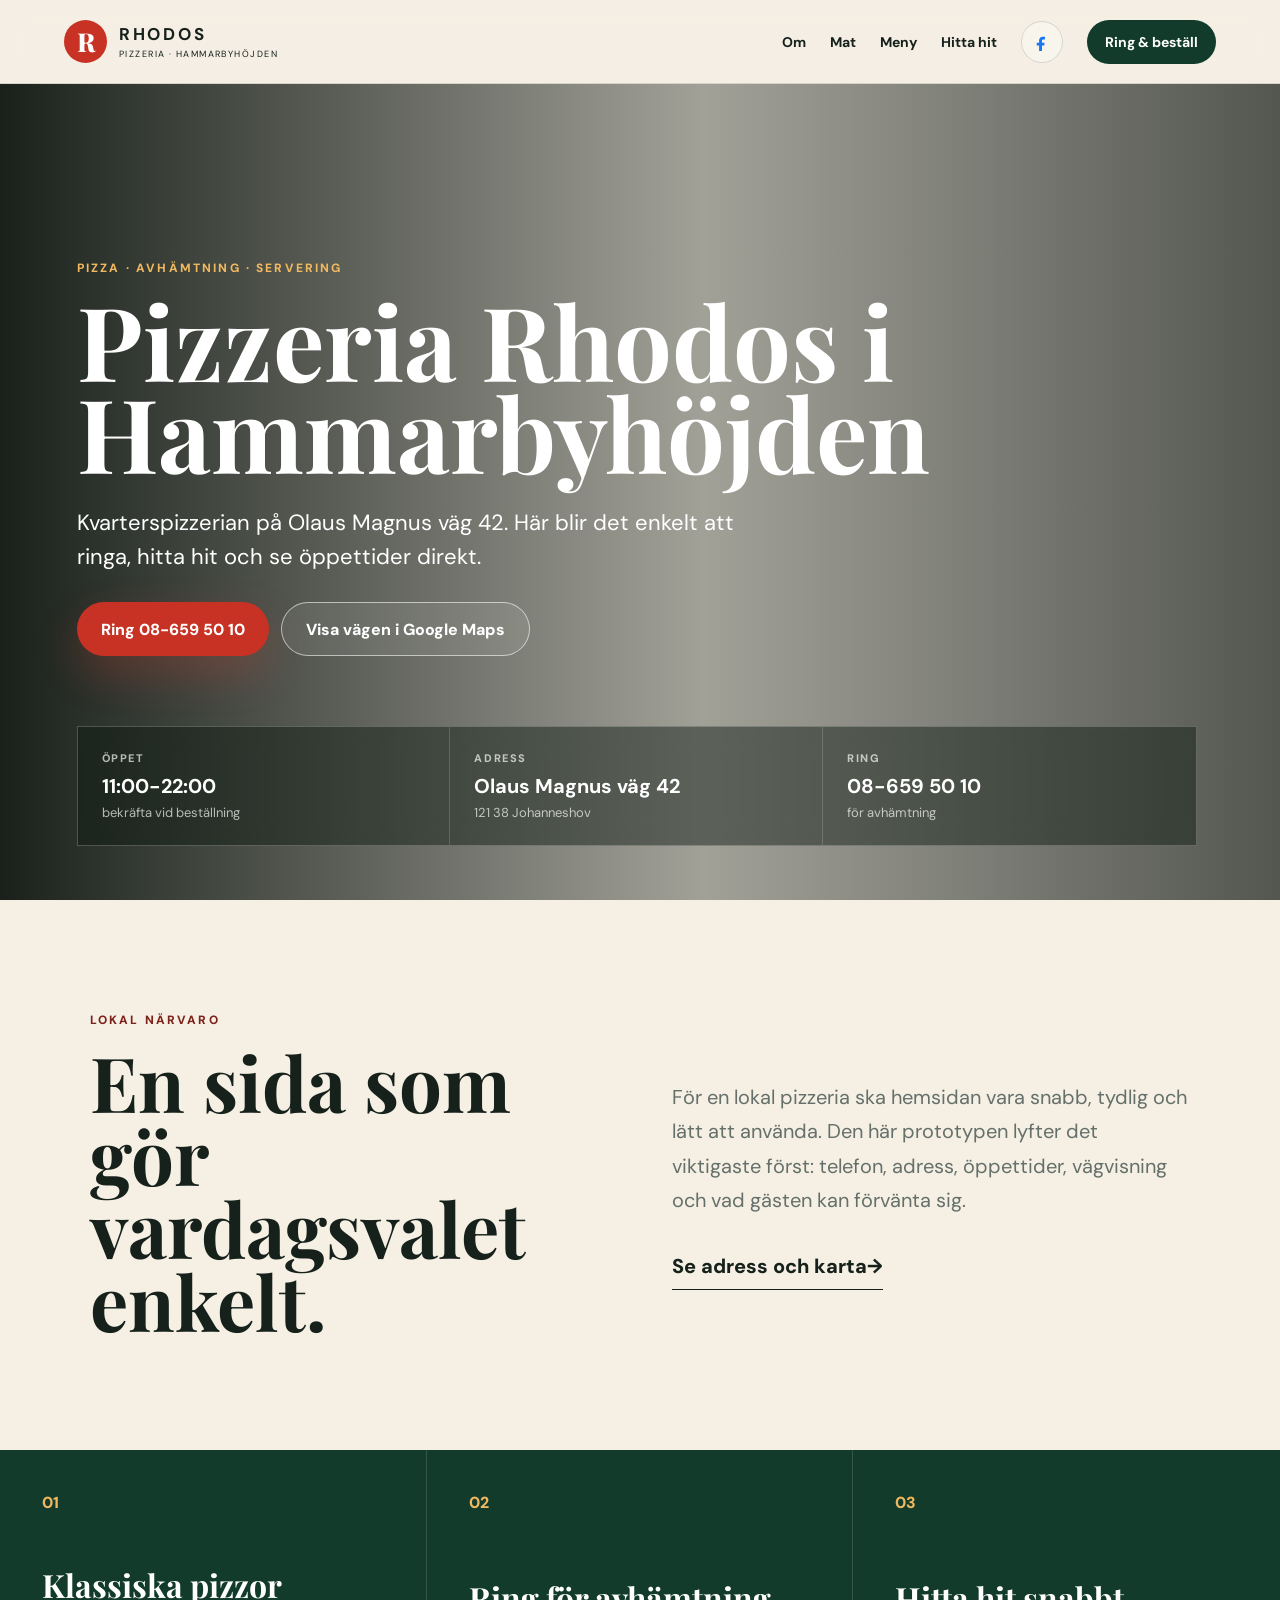
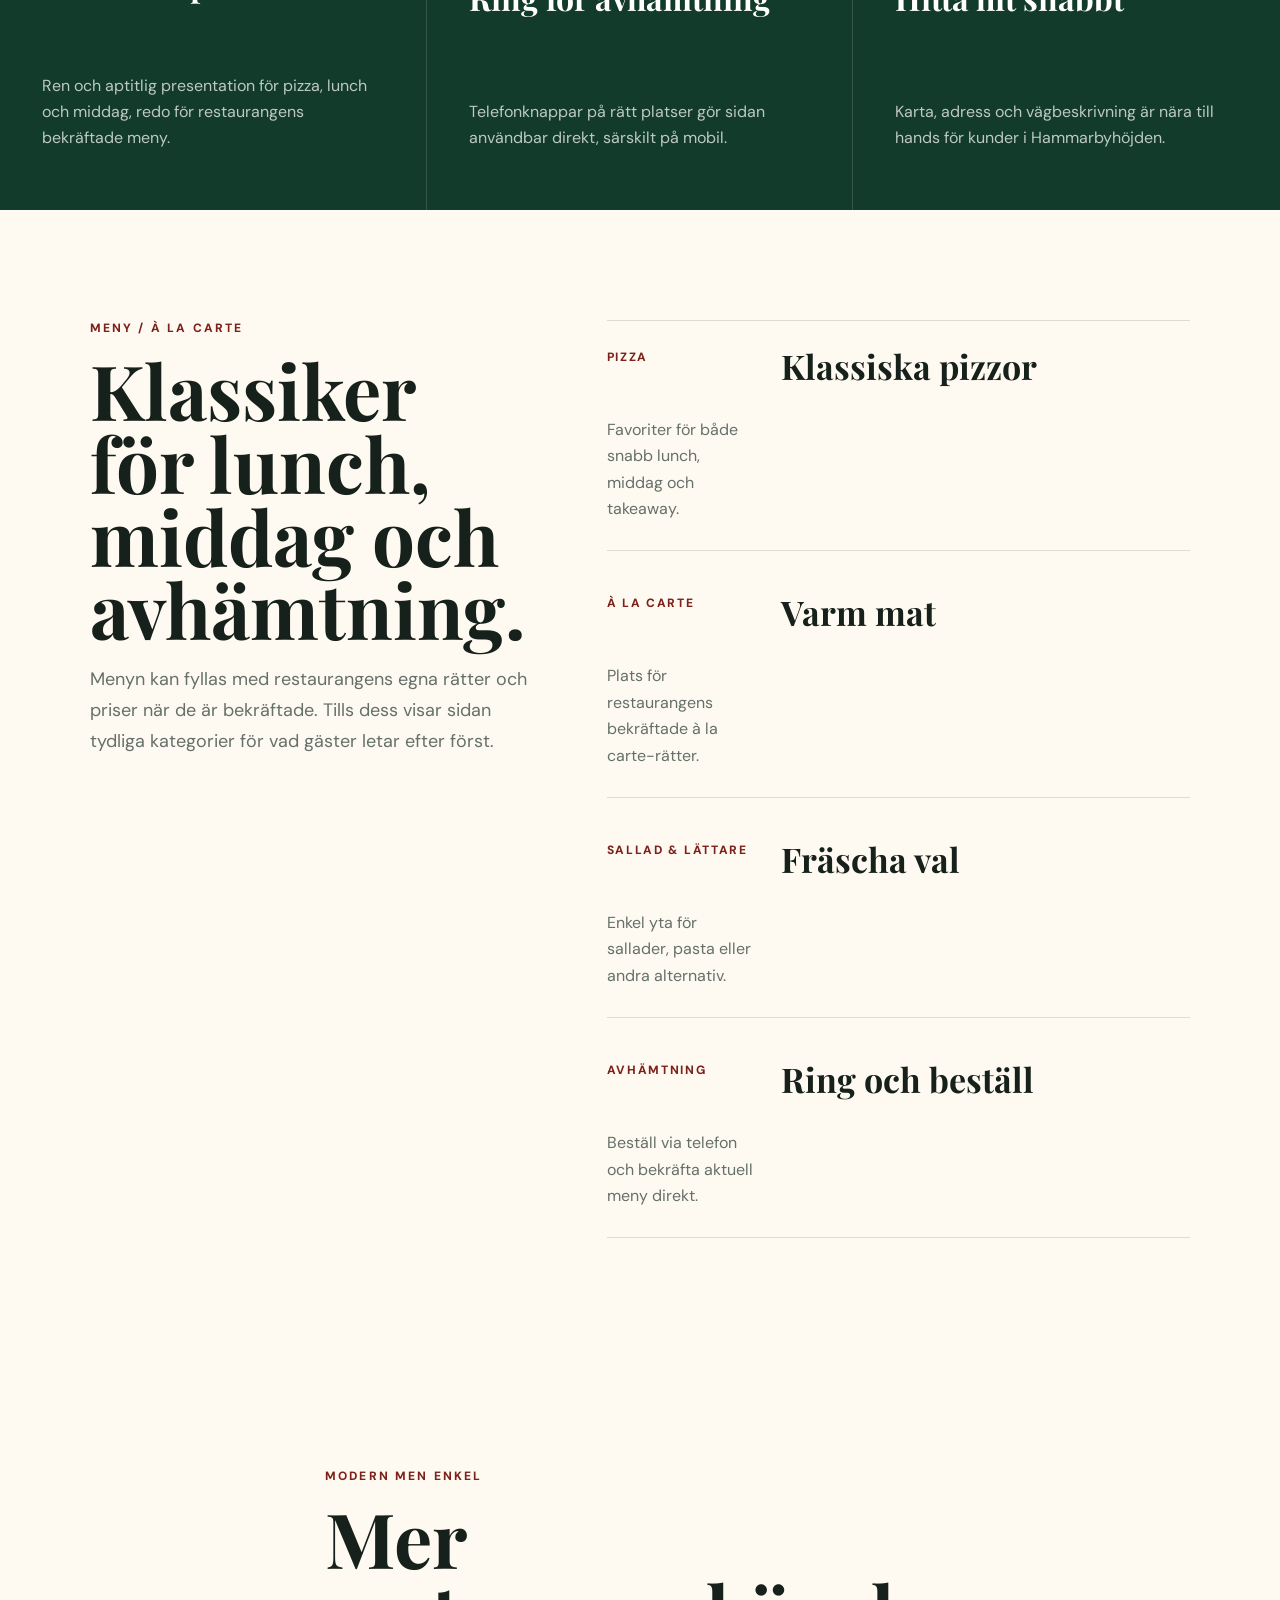
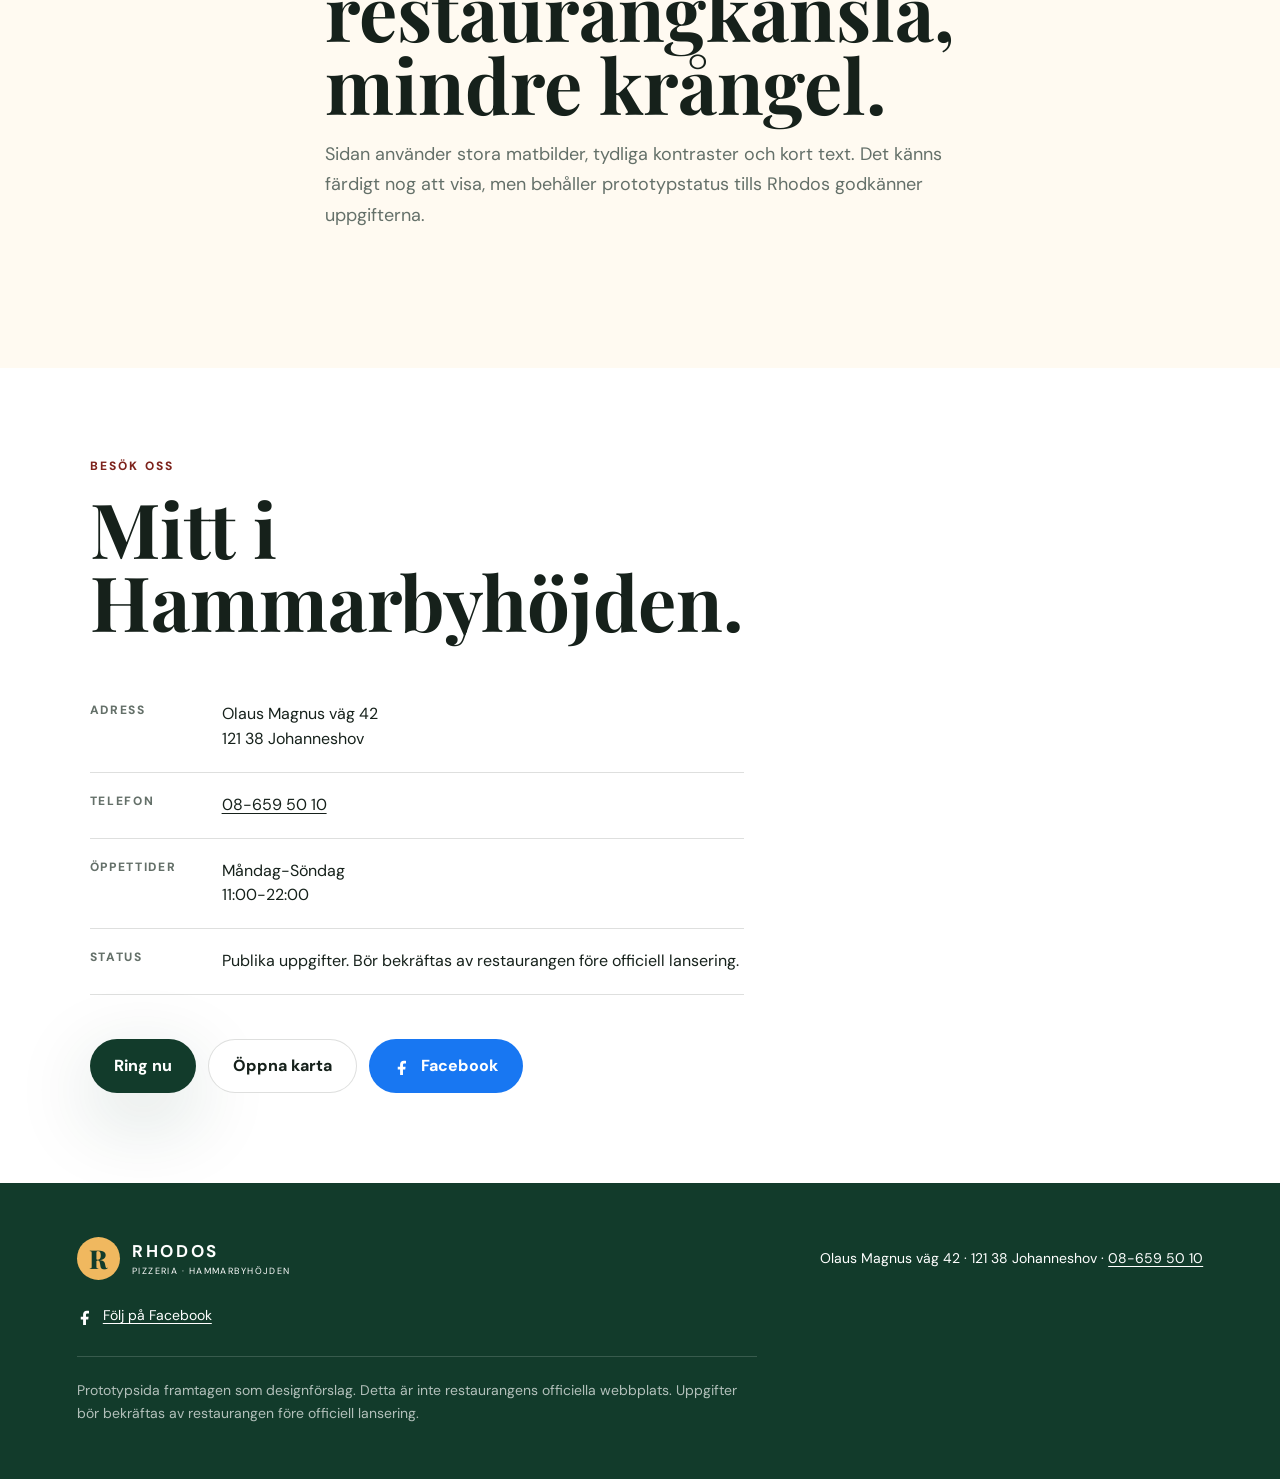
==== commit 65e2dab5: "Add menu and Facebook links" ====
--- a/index.html
+++ b/index.html
@@ -24,7 +24,11 @@
     <nav aria-label="Huvudmeny">
       <a href="#om">Om</a>
       <a href="#mat">Mat</a>
+      <a href="#meny">Meny</a>
       <a href="#hitta">Hitta hit</a>
+      <a class="social-link" href="https://www.facebook.com/p/Restaurang-Rhodos-100087831856375/" target="_blank" rel="noopener noreferrer" aria-label="Öppna Rhodos Facebook-sida">
+        <svg viewBox="0 0 24 24" aria-hidden="true"><path d="M14 8.5h2V5.2c-.35-.05-1.55-.16-2.95-.16-2.92 0-4.92 1.78-4.92 5.04v2.84H5v3.69h3.13V24h3.84v-7.39h3l.48-3.69h-3.48v-2.47c0-1.07.3-1.95 2.03-1.95Z"/></svg>
+      </a>
       <a class="nav-cta" href="tel:+4686595010">Ring & beställ</a>
     </nav>
   </header>
@@ -62,7 +66,7 @@
       <article>
         <span>01</span>
         <h3>Klassiska pizzor</h3>
-        <p>Ren och aptitlig presentation för pizza, lunch och middag utan att låtsas ha en bekräftad meny.</p>
+        <p>Ren och aptitlig presentation för pizza, lunch och middag, redo för restaurangens bekräftade meny.</p>
       </article>
       <article>
         <span>02</span>
@@ -74,6 +78,36 @@
         <h3>Hitta hit snabbt</h3>
         <p>Karta, adress och vägbeskrivning är nära till hands för kunder i Hammarbyhöjden.</p>
       </article>
+    </section>
+
+    <section class="menu-section" id="meny" aria-label="Meny och à la carte">
+      <div class="menu-heading">
+        <p class="eyebrow dark">MENY / À LA CARTE</p>
+        <h2>Klassiker för lunch, middag och avhämtning.</h2>
+        <p>Menyn kan fyllas med restaurangens egna rätter och priser när de är bekräftade. Tills dess visar sidan tydliga kategorier för vad gäster letar efter först.</p>
+      </div>
+      <div class="menu-list">
+        <article>
+          <span>Pizza</span>
+          <h3>Klassiska pizzor</h3>
+          <p>Favoriter för både snabb lunch, middag och takeaway.</p>
+        </article>
+        <article>
+          <span>À la carte</span>
+          <h3>Varm mat</h3>
+          <p>Plats för restaurangens bekräftade à la carte-rätter.</p>
+        </article>
+        <article>
+          <span>Sallad & lättare</span>
+          <h3>Fräscha val</h3>
+          <p>Enkel yta för sallader, pasta eller andra alternativ.</p>
+        </article>
+        <article>
+          <span>Avhämtning</span>
+          <h3>Ring och beställ</h3>
+          <p>Beställ via telefon och bekräfta aktuell meny direkt.</p>
+        </article>
+      </div>
     </section>
 
     <section class="photo-grid" aria-label="Restaurangkänsla">
@@ -99,6 +133,10 @@
         <div class="visit-actions">
           <a class="button primary dark-button" href="tel:+4686595010">Ring nu</a>
           <a class="button outline-button" href="https://www.google.com/maps/dir/?api=1&destination=Olaus+Magnus+v%C3%A4g+42%2C+121+38+Johanneshov" target="_blank" rel="noopener noreferrer">Öppna karta</a>
+          <a class="button facebook-button" href="https://www.facebook.com/p/Restaurang-Rhodos-100087831856375/" target="_blank" rel="noopener noreferrer">
+            <svg viewBox="0 0 24 24" aria-hidden="true"><path d="M14 8.5h2V5.2c-.35-.05-1.55-.16-2.95-.16-2.92 0-4.92 1.78-4.92 5.04v2.84H5v3.69h3.13V24h3.84v-7.39h3l.48-3.69h-3.48v-2.47c0-1.07.3-1.95 2.03-1.95Z"/></svg>
+            Facebook
+          </a>
         </div>
       </div>
       <div class="map-wrap">
@@ -116,6 +154,10 @@
       </span>
     </a>
     <p>Olaus Magnus väg 42 · 121 38 Johanneshov · <a href="tel:+4686595010">08-659 50 10</a></p>
+    <p><a class="footer-social" href="https://www.facebook.com/p/Restaurang-Rhodos-100087831856375/" target="_blank" rel="noopener noreferrer">
+      <svg viewBox="0 0 24 24" aria-hidden="true"><path d="M14 8.5h2V5.2c-.35-.05-1.55-.16-2.95-.16-2.92 0-4.92 1.78-4.92 5.04v2.84H5v3.69h3.13V24h3.84v-7.39h3l.48-3.69h-3.48v-2.47c0-1.07.3-1.95 2.03-1.95Z"/></svg>
+      Följ på Facebook
+    </a></p>
     <p class="disclaimer">Prototypsida framtagen som designförslag. Detta är inte restaurangens officiella webbplats. Uppgifter bör bekräftas av restaurangen före officiell lansering.</p>
   </footer>
 </body>
--- a/styles.css
+++ b/styles.css
@@ -104,7 +104,7 @@
 .site-header nav {
   display: flex;
   align-items: center;
-  gap: 28px;
+  gap: 24px;
   font-size: 14px;
   font-weight: 700;
 }
@@ -121,8 +121,28 @@
   border-radius: 999px;
 }
 
+.social-link {
+  display: inline-grid;
+  width: 42px;
+  height: 42px;
+  place-items: center;
+  border: 1px solid var(--line);
+  border-radius: 50%;
+  color: #1877f2;
+  background: rgba(255, 255, 255, .38);
+}
+
+.social-link svg,
+.facebook-button svg,
+.footer-social svg {
+  width: 18px;
+  height: 18px;
+  fill: currentColor;
+}
+
 .nav-cta:hover,
-.button:hover {
+.button:hover,
+.social-link:hover {
   transform: translateY(-2px);
 }
 
@@ -314,6 +334,62 @@
   line-height: 1.65;
 }
 
+.menu-section {
+  display: grid;
+  grid-template-columns: .86fr 1.14fr;
+  gap: 6vw;
+  padding: 110px 7vw;
+  background: var(--paper);
+}
+
+.menu-heading {
+  position: sticky;
+  top: 118px;
+  align-self: start;
+}
+
+.menu-heading p:not(.eyebrow) {
+  color: var(--muted);
+  font-size: 18px;
+  line-height: 1.72;
+}
+
+.menu-list {
+  display: grid;
+  gap: 16px;
+}
+
+.menu-list article {
+  display: grid;
+  grid-template-columns: 150px 1fr;
+  gap: 24px;
+  padding: 28px 0;
+  border-bottom: 1px solid var(--line);
+}
+
+.menu-list article:first-child {
+  border-top: 1px solid var(--line);
+}
+
+.menu-list span {
+  color: #7d221b;
+  font-size: 12px;
+  font-weight: 800;
+  letter-spacing: .14em;
+  text-transform: uppercase;
+}
+
+.menu-list h3 {
+  margin-bottom: 10px;
+  font-size: 34px;
+}
+
+.menu-list p {
+  margin: 0;
+  color: var(--muted);
+  line-height: 1.65;
+}
+
 .photo-grid {
   display: grid;
   grid-template-columns: 1fr 1fr 1fr;
@@ -394,6 +470,13 @@
   background: var(--white);
 }
 
+.facebook-button {
+  gap: 9px;
+  border: 1px solid rgba(24, 119, 242, .25);
+  background: #1877f2;
+  color: var(--white);
+}
+
 .map-wrap iframe {
   border: 0;
   width: 100%;
@@ -424,6 +507,13 @@
   line-height: 1.65;
 }
 
+.footer-social {
+  display: inline-flex;
+  align-items: center;
+  gap: 8px;
+  color: var(--white);
+}
+
 footer p a,
 dd a {
   text-decoration: underline;
@@ -453,6 +543,10 @@
     display: none;
   }
 
+  .site-header .social-link {
+    display: none;
+  }
+
   .site-header {
     padding: 0 20px;
   }
@@ -471,6 +565,7 @@
   .quick-info,
   .intro,
   .service-band,
+  .menu-section,
   .photo-grid,
   .visit {
     grid-template-columns: 1fr;
@@ -501,6 +596,20 @@
     padding: 34px 24px;
   }
 
+  .menu-section {
+    padding: 76px 24px;
+  }
+
+  .menu-heading {
+    position: static;
+  }
+
+  .menu-list article {
+    grid-template-columns: 1fr;
+    gap: 10px;
+    padding: 24px 0;
+  }
+
   .photo {
     min-height: 300px;
   }
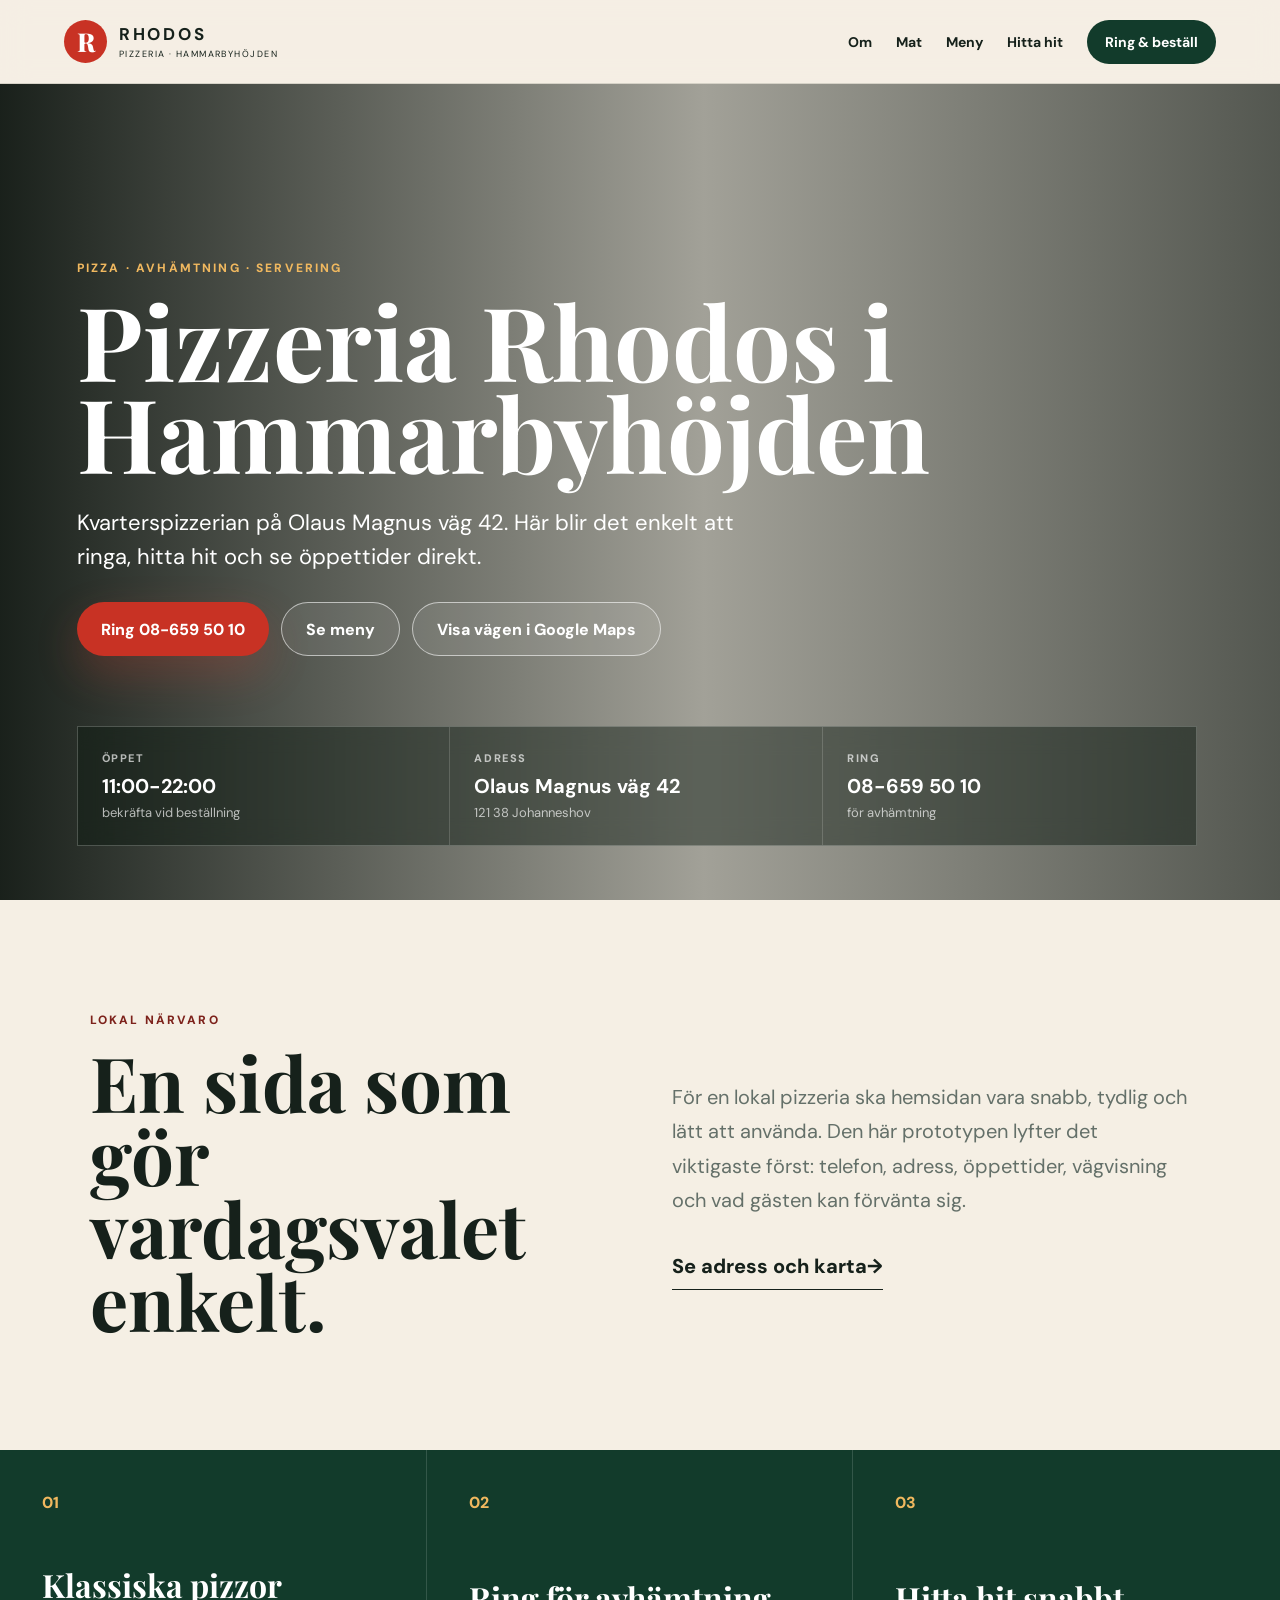
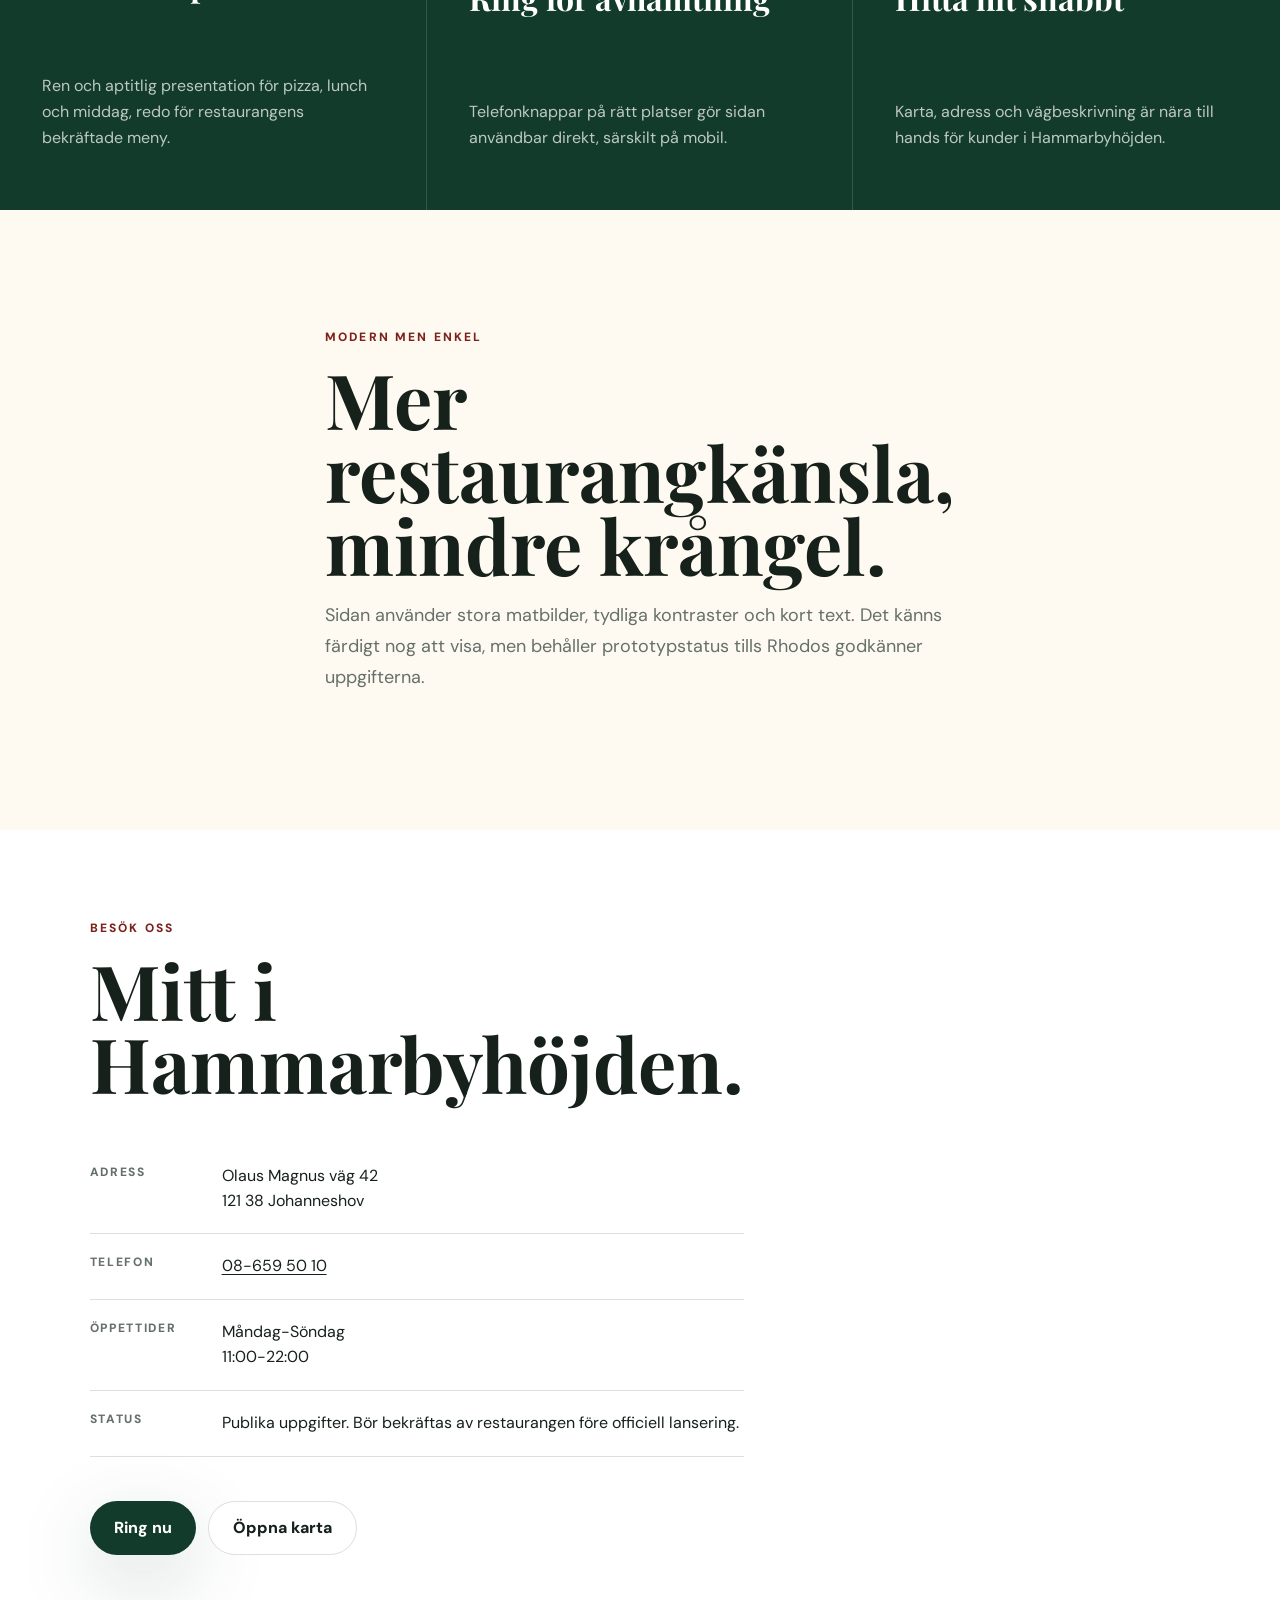
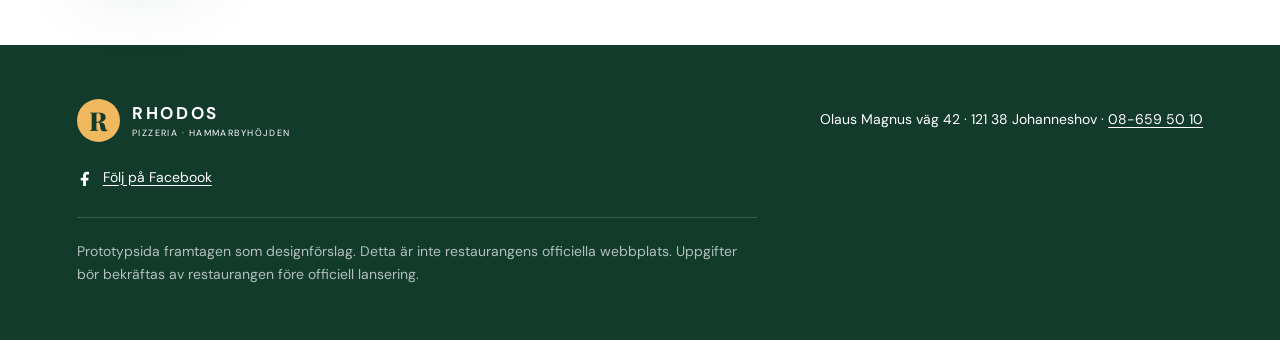
==== commit 5be32c08: "Move menu to separate page" ====
--- a/index.html
+++ b/index.html
@@ -24,11 +24,8 @@
     <nav aria-label="Huvudmeny">
       <a href="#om">Om</a>
       <a href="#mat">Mat</a>
-      <a href="#meny">Meny</a>
+      <a href="meny/">Meny</a>
       <a href="#hitta">Hitta hit</a>
-      <a class="social-link" href="https://www.facebook.com/p/Restaurang-Rhodos-100087831856375/" target="_blank" rel="noopener noreferrer" aria-label="Öppna Rhodos Facebook-sida">
-        <svg viewBox="0 0 24 24" aria-hidden="true"><path d="M14 8.5h2V5.2c-.35-.05-1.55-.16-2.95-.16-2.92 0-4.92 1.78-4.92 5.04v2.84H5v3.69h3.13V24h3.84v-7.39h3l.48-3.69h-3.48v-2.47c0-1.07.3-1.95 2.03-1.95Z"/></svg>
-      </a>
       <a class="nav-cta" href="tel:+4686595010">Ring & beställ</a>
     </nav>
   </header>
@@ -41,6 +38,7 @@
         <p class="lead">Kvarterspizzerian på Olaus Magnus väg 42. Här blir det enkelt att ringa, hitta hit och se öppettider direkt.</p>
         <div class="hero-actions" aria-label="Snabba val">
           <a class="button primary" href="tel:+4686595010">Ring 08-659 50 10</a>
+          <a class="button secondary" href="meny/">Se meny</a>
           <a class="button secondary" href="https://www.google.com/maps/dir/?api=1&destination=Olaus+Magnus+v%C3%A4g+42%2C+121+38+Johanneshov" target="_blank" rel="noopener noreferrer">Visa vägen i Google Maps</a>
         </div>
       </div>
@@ -80,36 +78,6 @@
       </article>
     </section>
 
-    <section class="menu-section" id="meny" aria-label="Meny och à la carte">
-      <div class="menu-heading">
-        <p class="eyebrow dark">MENY / À LA CARTE</p>
-        <h2>Klassiker för lunch, middag och avhämtning.</h2>
-        <p>Menyn kan fyllas med restaurangens egna rätter och priser när de är bekräftade. Tills dess visar sidan tydliga kategorier för vad gäster letar efter först.</p>
-      </div>
-      <div class="menu-list">
-        <article>
-          <span>Pizza</span>
-          <h3>Klassiska pizzor</h3>
-          <p>Favoriter för både snabb lunch, middag och takeaway.</p>
-        </article>
-        <article>
-          <span>À la carte</span>
-          <h3>Varm mat</h3>
-          <p>Plats för restaurangens bekräftade à la carte-rätter.</p>
-        </article>
-        <article>
-          <span>Sallad & lättare</span>
-          <h3>Fräscha val</h3>
-          <p>Enkel yta för sallader, pasta eller andra alternativ.</p>
-        </article>
-        <article>
-          <span>Avhämtning</span>
-          <h3>Ring och beställ</h3>
-          <p>Beställ via telefon och bekräfta aktuell meny direkt.</p>
-        </article>
-      </div>
-    </section>
-
     <section class="photo-grid" aria-label="Restaurangkänsla">
       <div class="photo photo-dough"></div>
       <div class="photo-copy">
@@ -133,10 +101,6 @@
         <div class="visit-actions">
           <a class="button primary dark-button" href="tel:+4686595010">Ring nu</a>
           <a class="button outline-button" href="https://www.google.com/maps/dir/?api=1&destination=Olaus+Magnus+v%C3%A4g+42%2C+121+38+Johanneshov" target="_blank" rel="noopener noreferrer">Öppna karta</a>
-          <a class="button facebook-button" href="https://www.facebook.com/p/Restaurang-Rhodos-100087831856375/" target="_blank" rel="noopener noreferrer">
-            <svg viewBox="0 0 24 24" aria-hidden="true"><path d="M14 8.5h2V5.2c-.35-.05-1.55-.16-2.95-.16-2.92 0-4.92 1.78-4.92 5.04v2.84H5v3.69h3.13V24h3.84v-7.39h3l.48-3.69h-3.48v-2.47c0-1.07.3-1.95 2.03-1.95Z"/></svg>
-            Facebook
-          </a>
         </div>
       </div>
       <div class="map-wrap">
--- a/styles.css
+++ b/styles.css
@@ -121,19 +121,6 @@
   border-radius: 999px;
 }
 
-.social-link {
-  display: inline-grid;
-  width: 42px;
-  height: 42px;
-  place-items: center;
-  border: 1px solid var(--line);
-  border-radius: 50%;
-  color: #1877f2;
-  background: rgba(255, 255, 255, .38);
-}
-
-.social-link svg,
-.facebook-button svg,
 .footer-social svg {
   width: 18px;
   height: 18px;
@@ -141,8 +128,7 @@
 }
 
 .nav-cta:hover,
-.button:hover,
-.social-link:hover {
+.button:hover {
   transform: translateY(-2px);
 }
 
@@ -342,6 +328,25 @@
   background: var(--paper);
 }
 
+.menu-section.standalone {
+  background: var(--paper);
+}
+
+.menu-hero {
+  min-height: calc(78vh - 84px);
+  display: grid;
+  align-content: end;
+  padding: 14vh 6vw 8vh;
+  color: var(--white);
+  background:
+    linear-gradient(90deg, rgba(7, 15, 10, .9), rgba(7, 15, 10, .38)),
+    url("https://images.unsplash.com/photo-1574071318508-1cdbab80d002?auto=format&fit=crop&w=2200&q=88") center/cover;
+}
+
+.menu-hero h1 {
+  max-width: 960px;
+}
+
 .menu-heading {
   position: sticky;
   top: 118px;
@@ -470,13 +475,6 @@
   background: var(--white);
 }
 
-.facebook-button {
-  gap: 9px;
-  border: 1px solid rgba(24, 119, 242, .25);
-  background: #1877f2;
-  color: var(--white);
-}
-
 .map-wrap iframe {
   border: 0;
   width: 100%;
@@ -543,10 +541,6 @@
     display: none;
   }
 
-  .site-header .social-link {
-    display: none;
-  }
-
   .site-header {
     padding: 0 20px;
   }
@@ -554,6 +548,11 @@
   .hero {
     min-height: auto;
     padding: 120px 22px 34px;
+  }
+
+  .menu-hero {
+    min-height: auto;
+    padding: 120px 22px 56px;
   }
 
   h1 {
